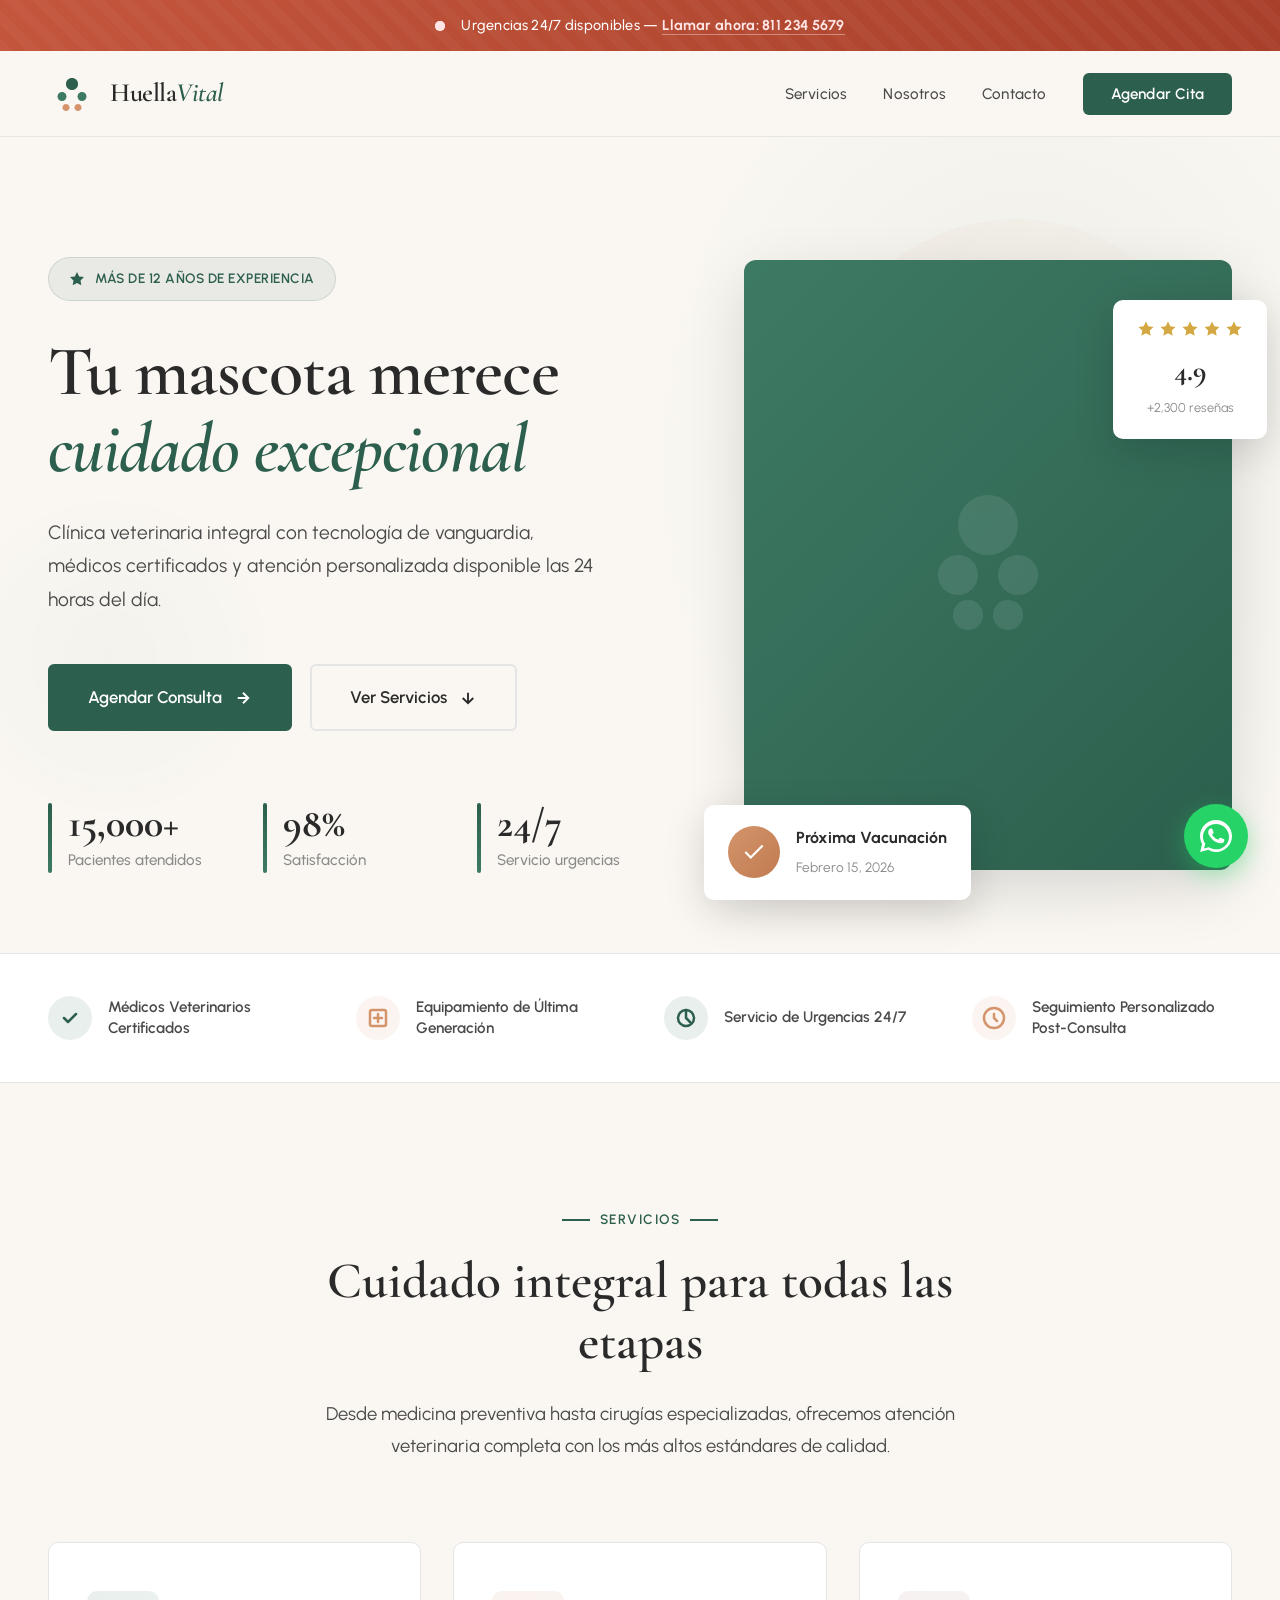
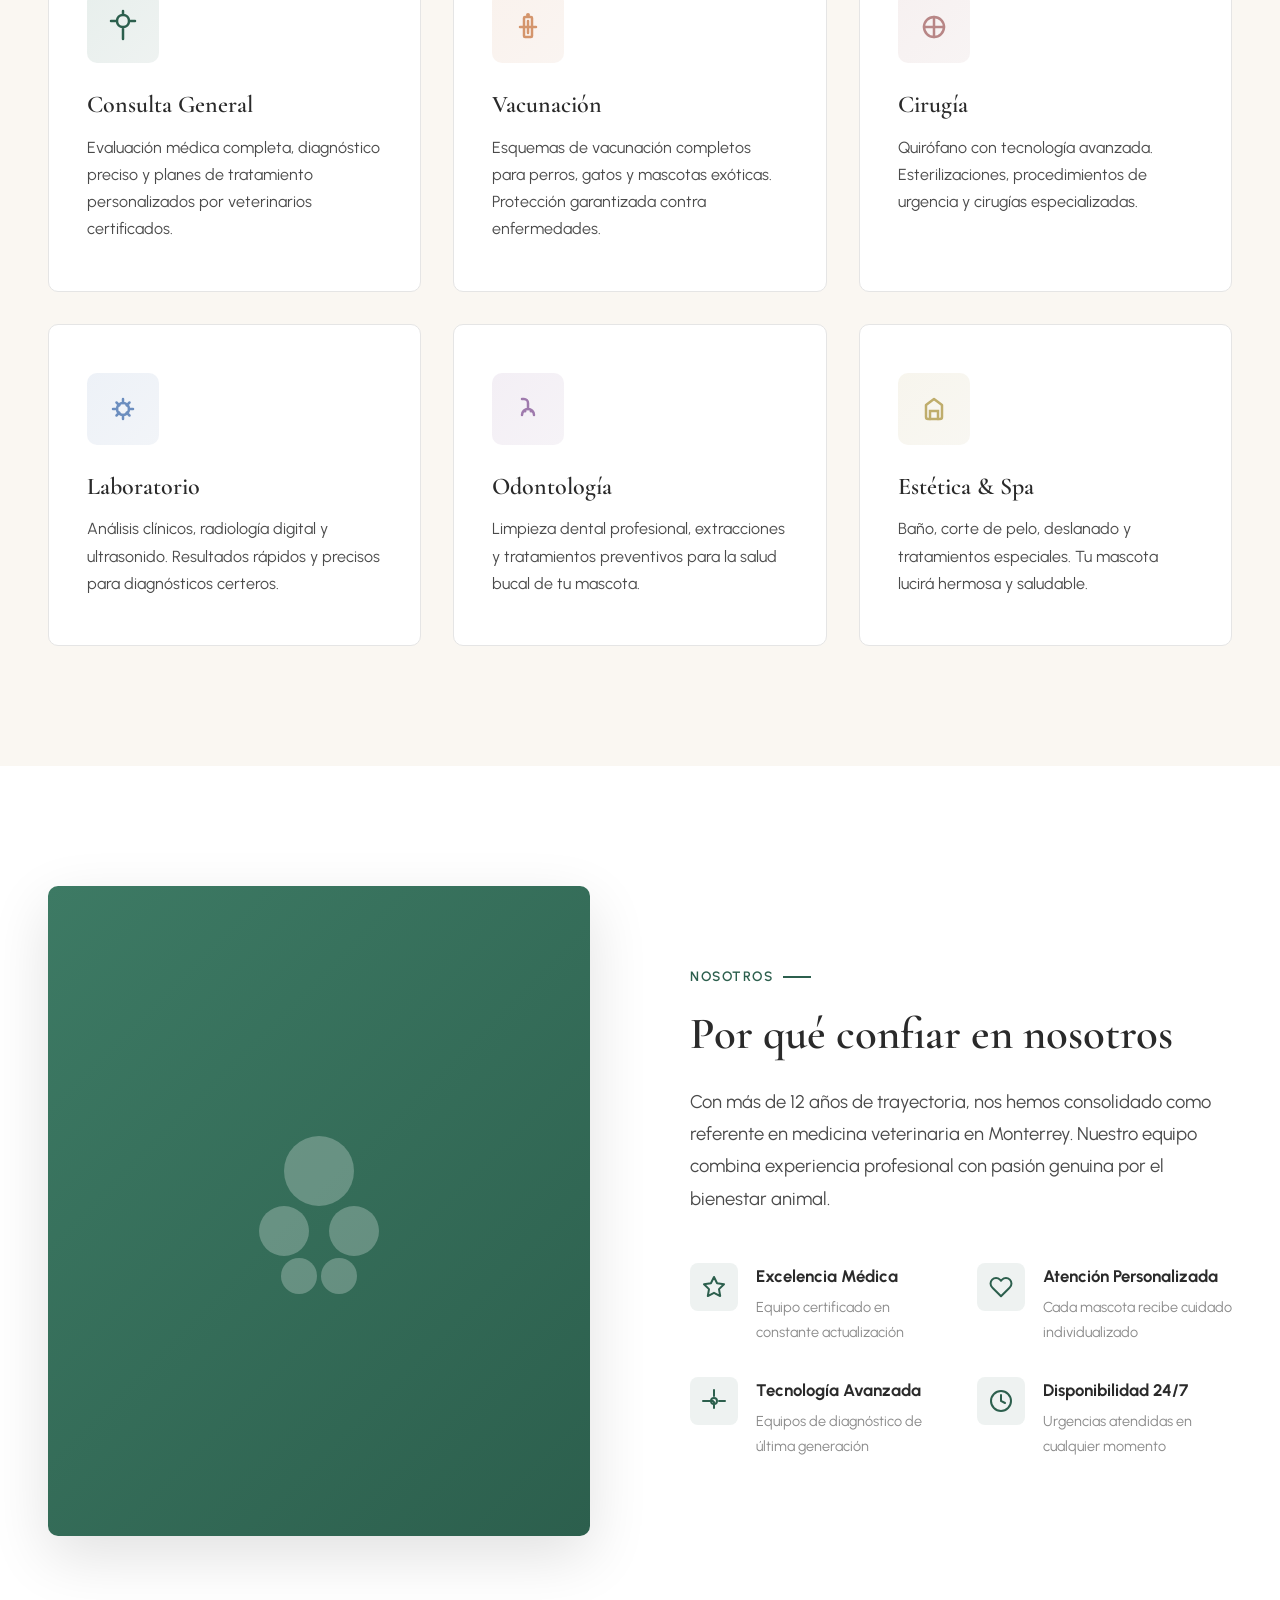
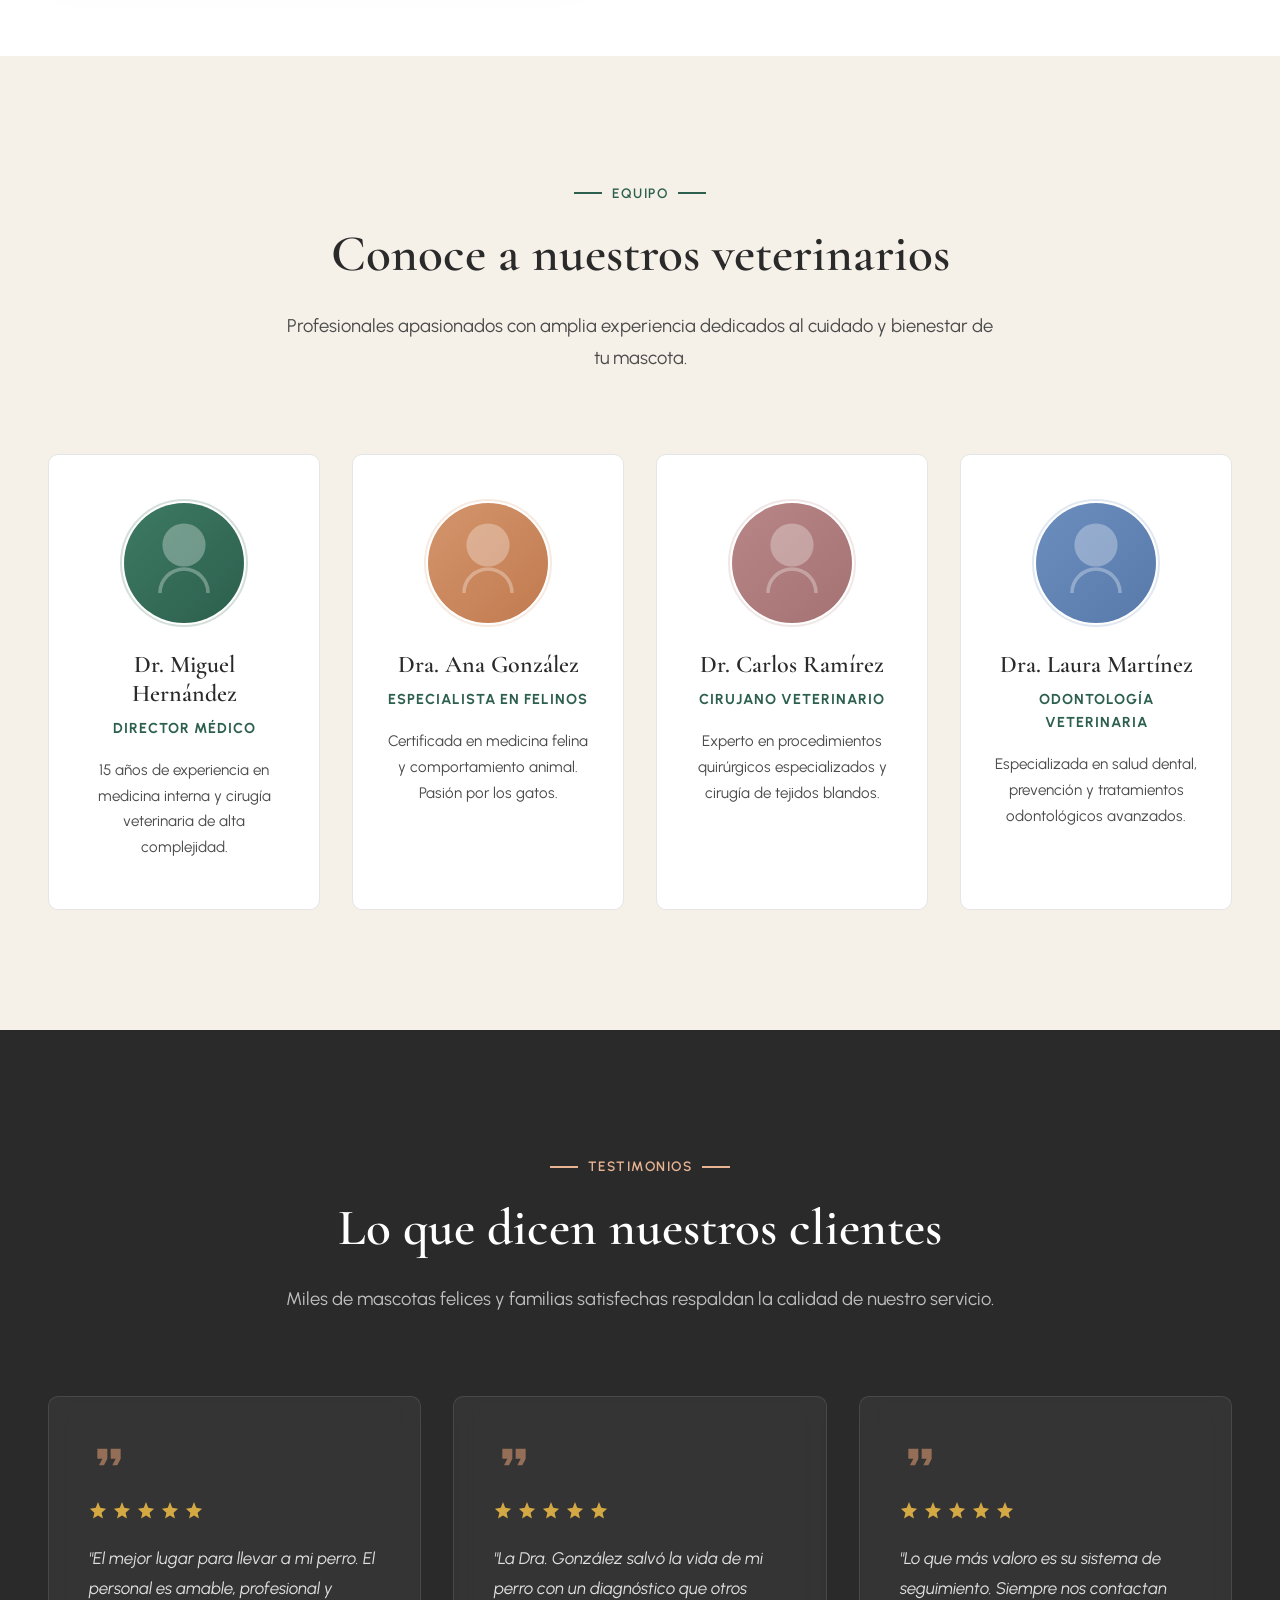
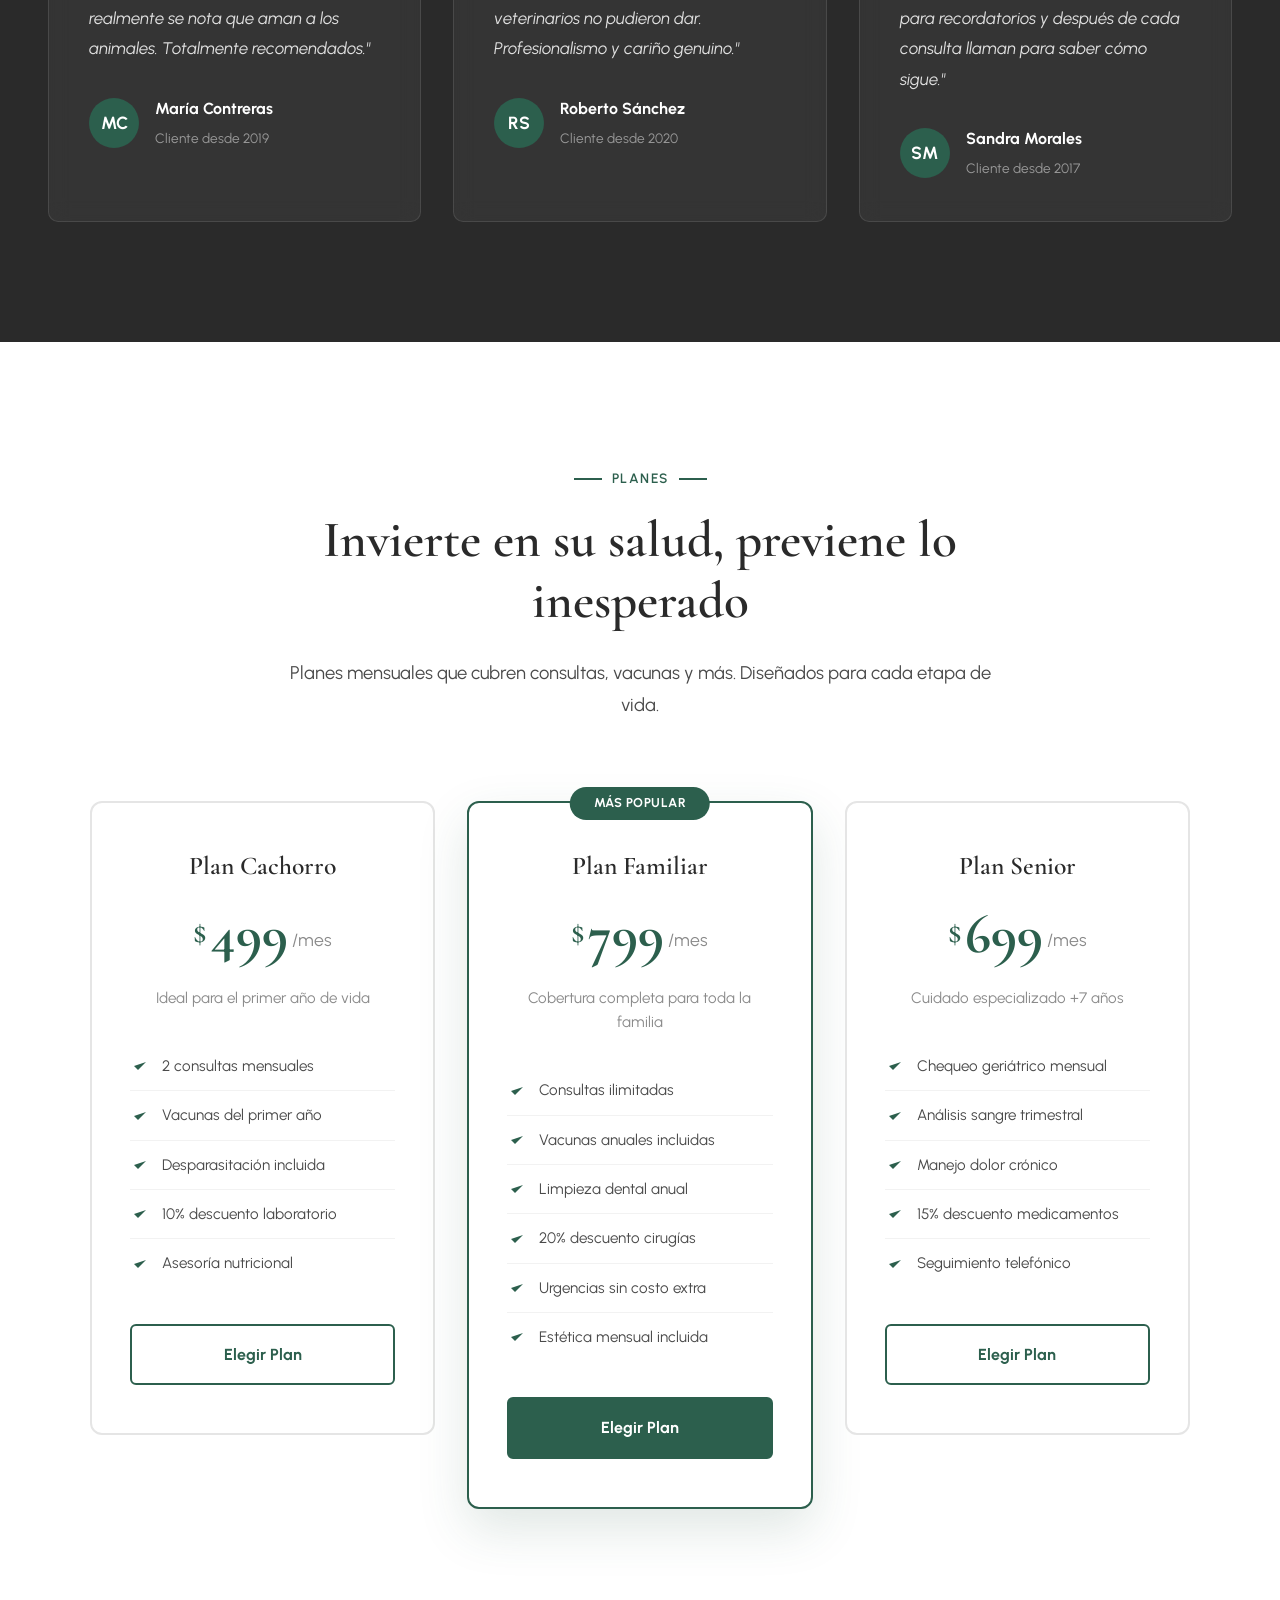
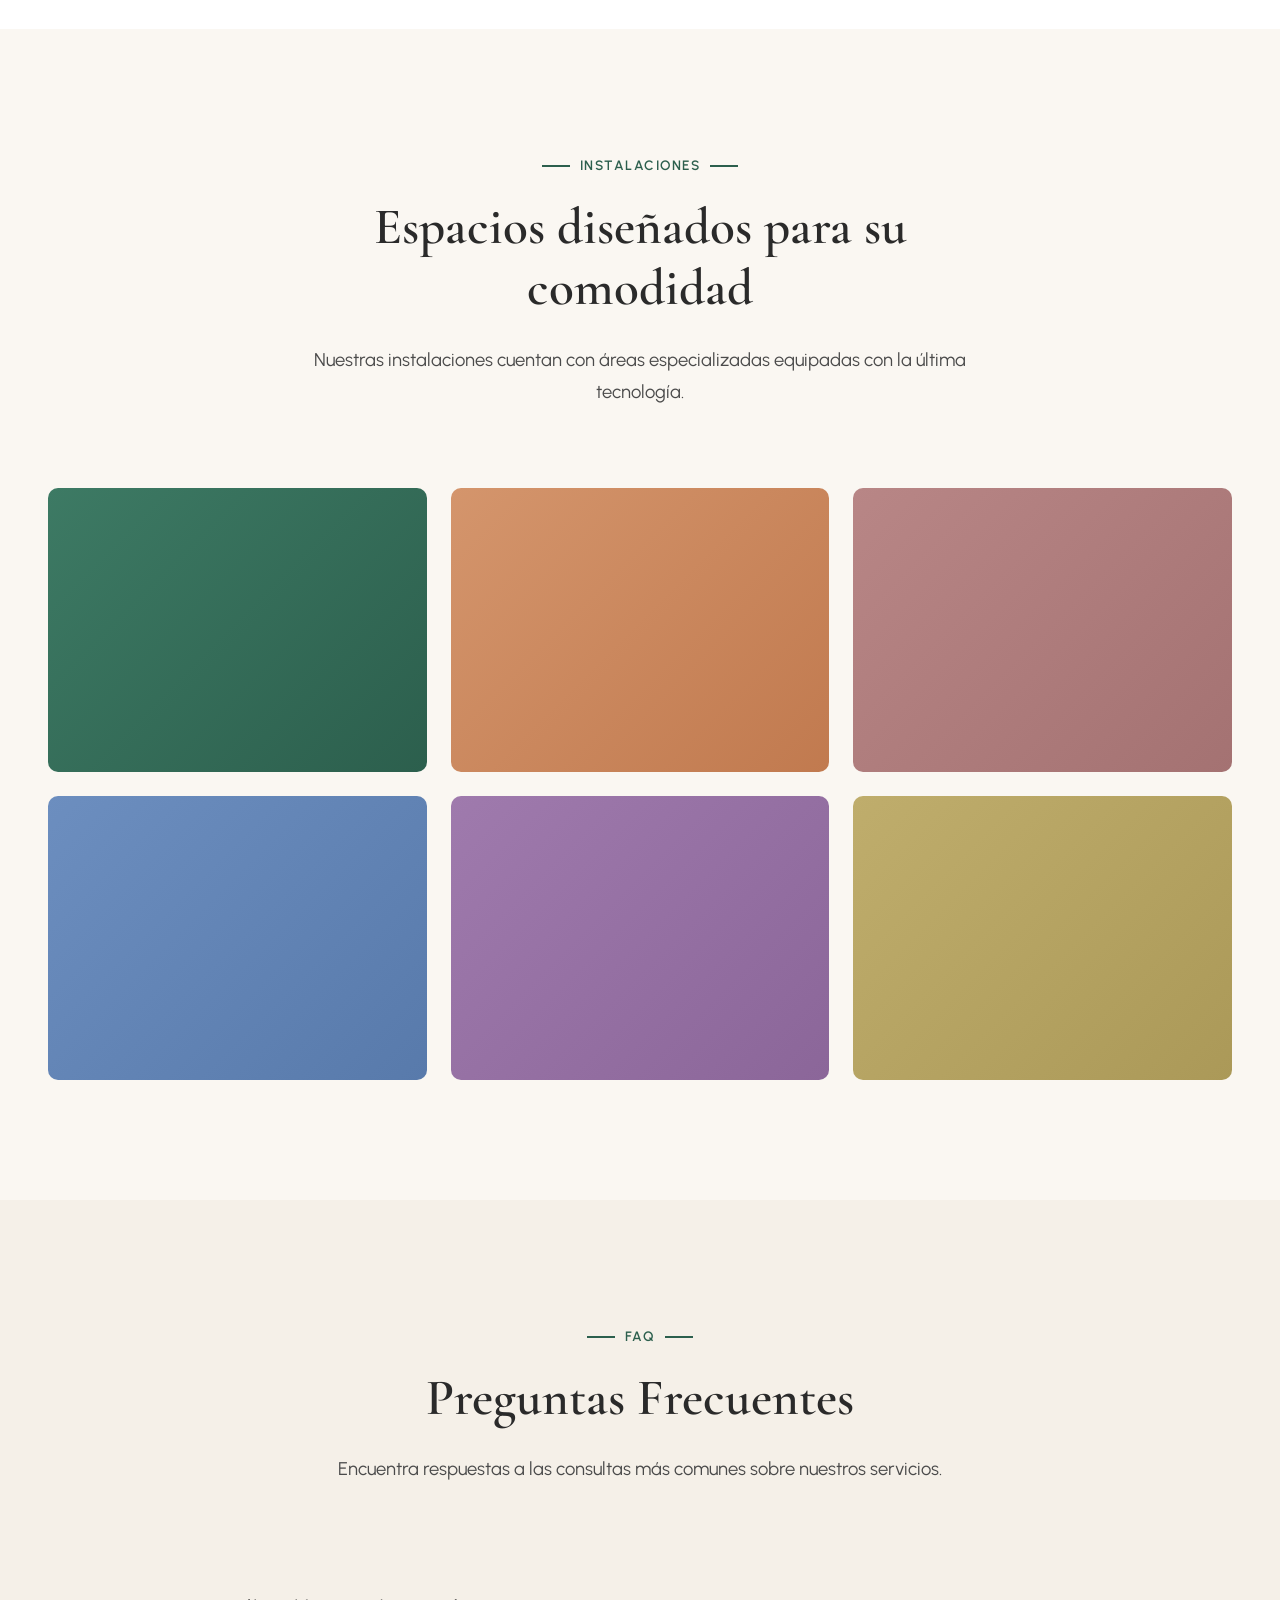
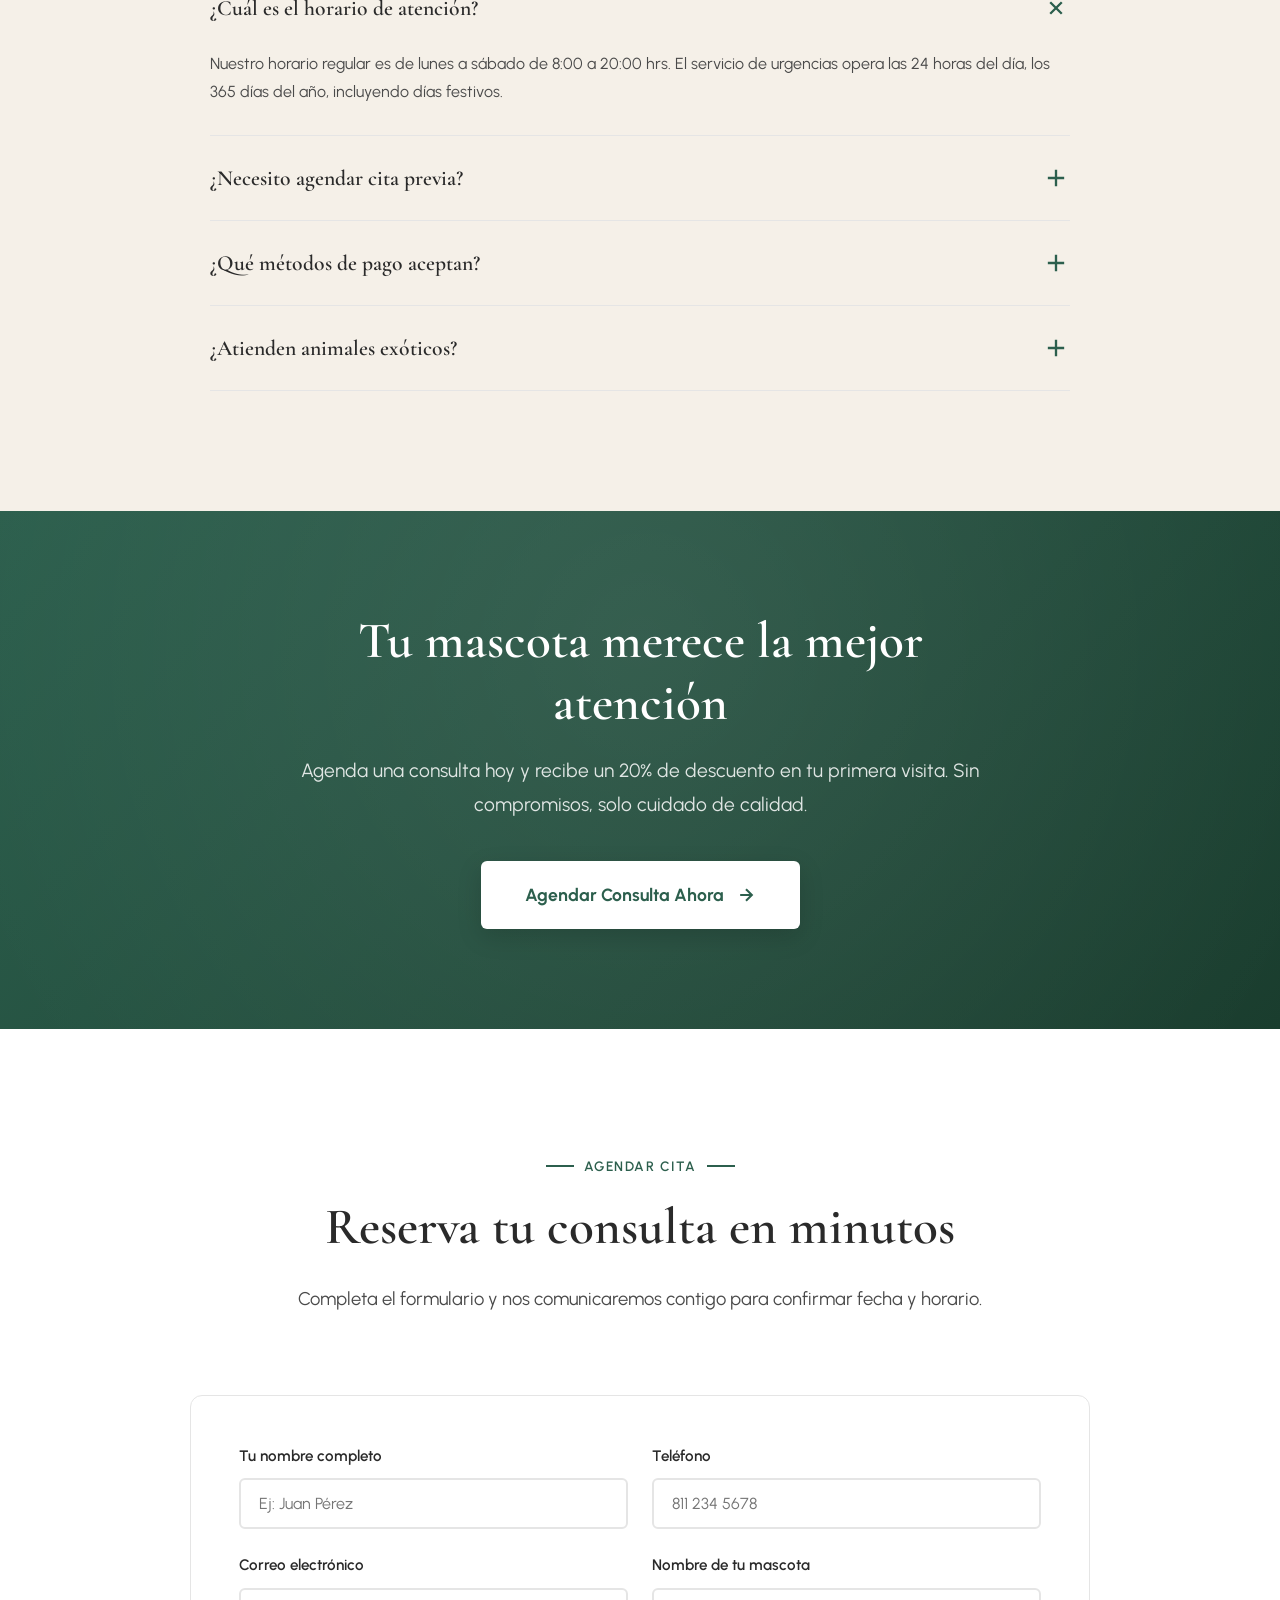
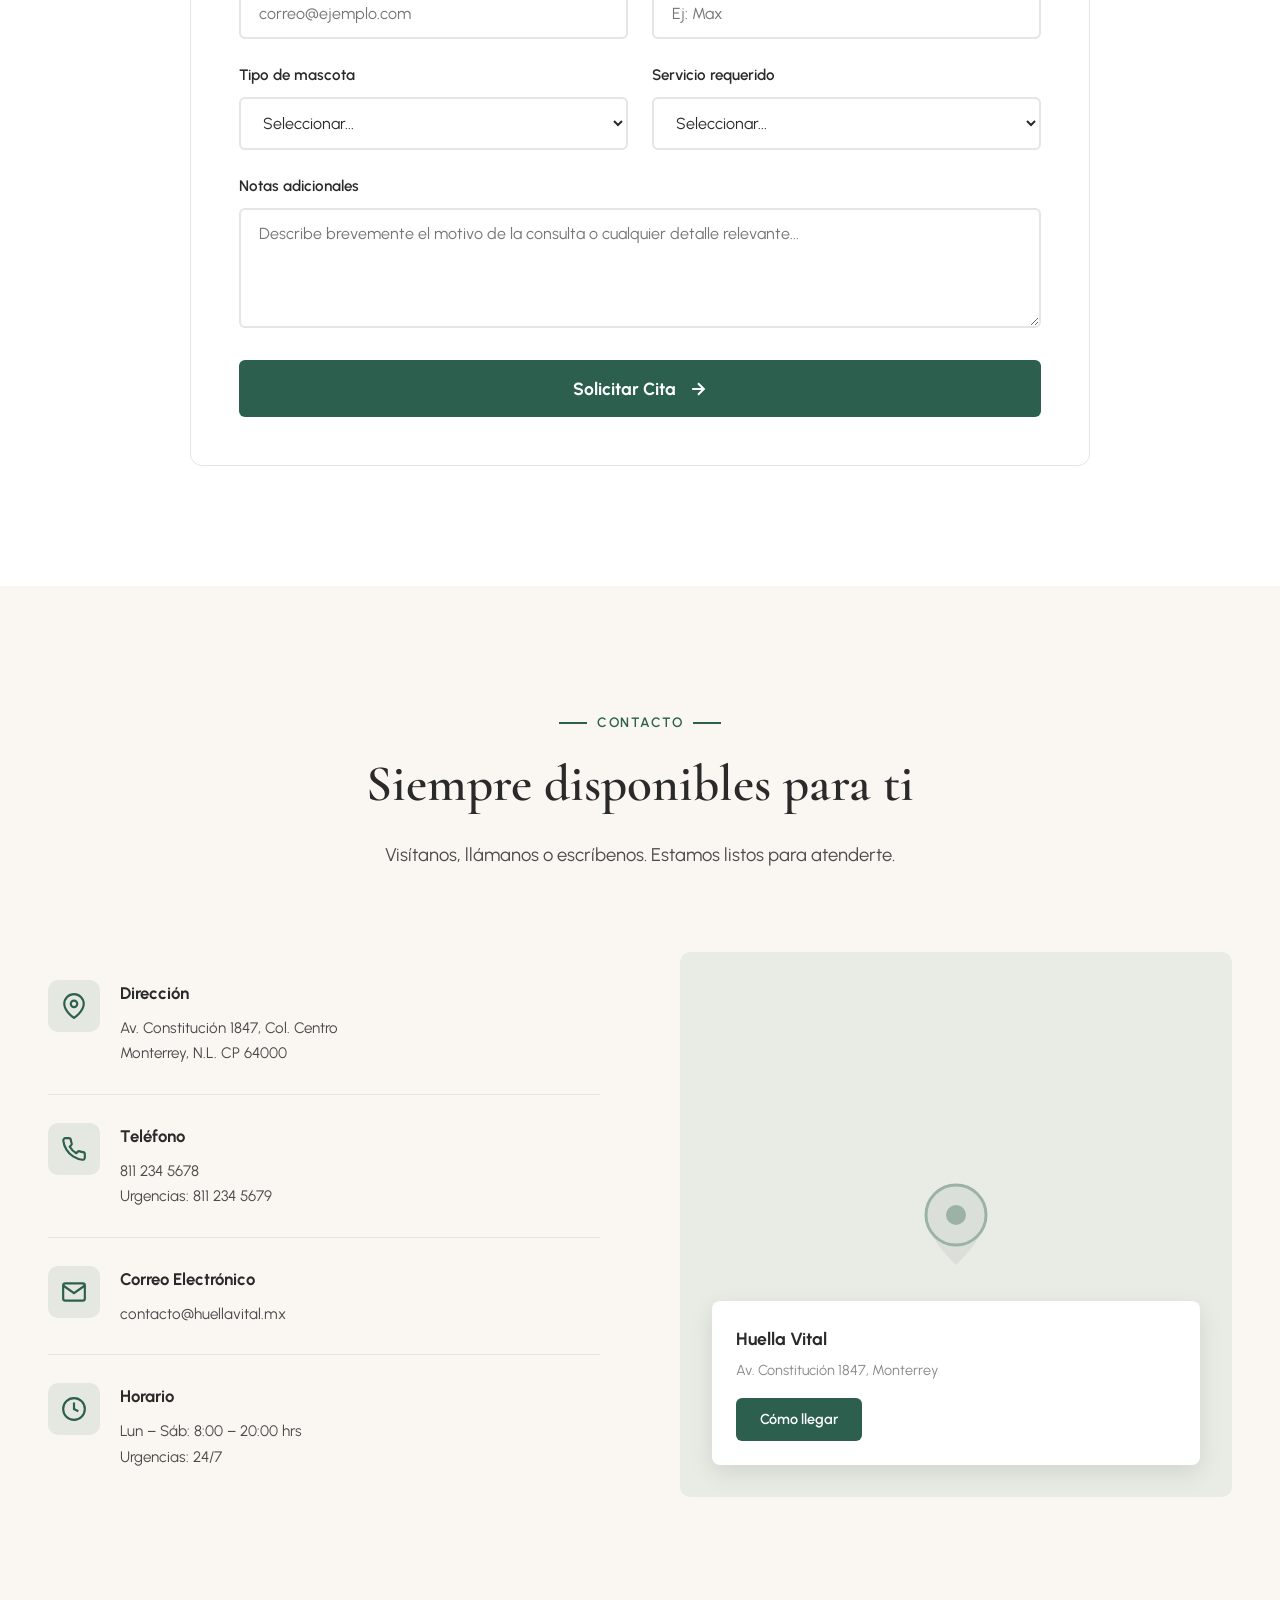
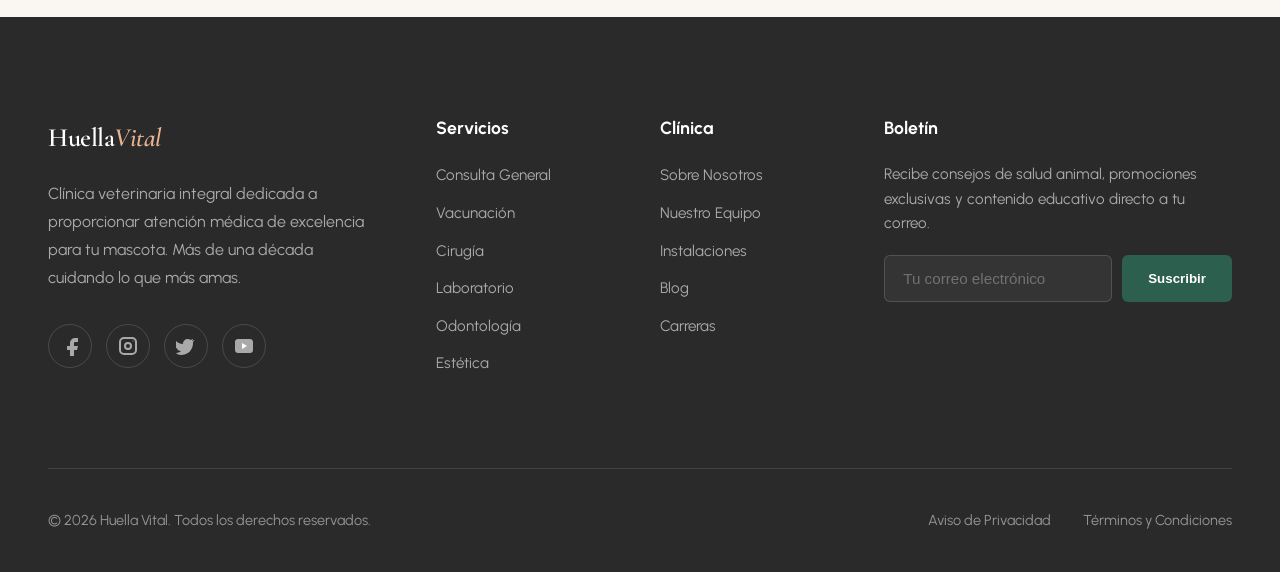
==== index.html @ 681b6cd7 "Cambio en index" ====
<!DOCTYPE html>
<html lang="es">
<head>
<meta charset="UTF-8">
<meta name="viewport" content="width=device-width, initial-scale=1.0">
<title>Huella Vital — Clínica Veterinaria Premium</title>
<link rel="preconnect" href="https://fonts.googleapis.com">
<link rel="preconnect" href="https://fonts.gstatic.com" crossorigin>
<link href="https://fonts.googleapis.com/css2?family=Cormorant+Garamond:wght@300;400;500;600;700&family=Urbanist:wght@300;400;500;600;700;800&display=swap" rel="stylesheet">
<style>
:root {
  --primary: #2C5F4D;
  --primary-light: #3D7A64;
  --primary-dark: #1A3D2E;
  --accent: #D4956C;
  --accent-light: #E8B492;
  --cream: #FAF7F2;
  --warm-bg: #F5F0E8;
  --charcoal: #2A2A2A;
  --grey-dark: #4A4A4A;
  --grey-medium: #8A8A8A;
  --grey-light: #E5E5E5;
  --white: #FFFFFF;
}

* {
  margin: 0;
  padding: 0;
  box-sizing: border-box;
}

html {
  scroll-behavior: smooth;
  overflow-x: hidden;
}

body {
  font-family: 'Urbanist', sans-serif;
  color: var(--charcoal);
  background: var(--cream);
  line-height: 1.6;
  overflow-x: hidden;
}

h1, h2, h3, h4, h5 {
  font-family: 'Cormorant Garamond', serif;
  font-weight: 600;
  line-height: 1.2;
}

.container {
  max-width: 1320px;
  margin: 0 auto;
  padding: 0 48px;
}

/* ═══════════════════════════════════════════
   EMERGENCY BANNER
   ═══════════════════════════════════════════ */
.emergency-banner {
  background: linear-gradient(135deg, #C4563C 0%, #A83F2A 100%);
  color: white;
  padding: 14px 0;
  position: relative;
  overflow: hidden;
}

.emergency-banner::before {
  content: '';
  position: absolute;
  top: -50%;
  left: -50%;
  width: 200%;
  height: 200%;
  background: repeating-linear-gradient(
    45deg,
    transparent,
    transparent 10px,
    rgba(255,255,255,0.03) 10px,
    rgba(255,255,255,0.03) 20px
  );
  animation: slide 20s linear infinite;
}

@keyframes slide {
  0% { transform: translate(0, 0); }
  100% { transform: translate(50px, 50px); }
}

.emergency-content {
  position: relative;
  display: flex;
  align-items: center;
  justify-content: center;
  gap: 16px;
  font-size: 0.9rem;
  font-weight: 500;
  letter-spacing: 0.3px;
}

.pulse-indicator {
  width: 10px;
  height: 10px;
  background: #FFE5E5;
  border-radius: 50%;
  position: relative;
  animation: pulse-ring 2s ease-out infinite;
}

.pulse-indicator::before {
  content: '';
  position: absolute;
  inset: 0;
  border-radius: 50%;
  background: #FFE5E5;
  animation: pulse-core 2s ease-out infinite;
}

@keyframes pulse-ring {
  0%, 100% { 
    box-shadow: 0 0 0 0 rgba(255, 229, 229, 0.7);
  }
  50% { 
    box-shadow: 0 0 0 12px rgba(255, 229, 229, 0);
  }
}

@keyframes pulse-core {
  0%, 100% { transform: scale(1); opacity: 1; }
  50% { transform: scale(0.8); opacity: 0.6; }
}

.emergency-content a {
  color: #FFE5E5;
  text-decoration: none;
  font-weight: 700;
  border-bottom: 1px solid rgba(255, 229, 229, 0.4);
  transition: border-color 0.3s;
}

.emergency-content a:hover {
  border-color: rgba(255, 229, 229, 1);
}

/* ═══════════════════════════════════════════
   NAVBAR
   ═══════════════════════════════════════════ */
.navbar {
  position: sticky;
  top: 0;
  background: rgba(250, 247, 242, 0.95);
  backdrop-filter: blur(20px);
  border-bottom: 1px solid rgba(42, 42, 42, 0.08);
  z-index: 1000;
  transition: all 0.3s ease;
}

.navbar.scrolled {
  box-shadow: 0 4px 20px rgba(0, 0, 0, 0.05);
}

.nav-container {
  display: flex;
  align-items: center;
  justify-content: space-between;
  height: 85px;
}

.logo {
  display: flex;
  align-items: center;
  gap: 14px;
  text-decoration: none;
}

.logo-mark {
  width: 48px;
  height: 48px;
  position: relative;
}

.logo-mark svg {
  width: 100%;
  height: 100%;
}

.logo-text {
  font-family: 'Cormorant Garamond', serif;
  font-size: 1.65rem;
  font-weight: 600;
  color: var(--charcoal);
  letter-spacing: -0.5px;
}

.logo-text .accent {
  color: var(--primary);
  font-style: italic;
}

.nav-menu {
  display: flex;
  gap: 36px;
  list-style: none;
  align-items: center;
}

.nav-menu a {
  text-decoration: none;
  color: var(--grey-dark);
  font-weight: 500;
  font-size: 0.95rem;
  letter-spacing: 0.2px;
  position: relative;
  transition: color 0.3s;
}

.nav-menu a::after {
  content: '';
  position: absolute;
  bottom: -6px;
  left: 0;
  width: 0;
  height: 2px;
  background: var(--primary);
  transition: width 0.3s ease;
}

.nav-menu a:hover {
  color: var(--primary);
}

.nav-menu a:hover::after {
  width: 100%;
}

.nav-cta {
  background: var(--primary);
  color: white !important;
  padding: 12px 28px;
  border-radius: 6px;
  font-weight: 600 !important;
  transition: all 0.3s !important;
}

.nav-cta::after {
  display: none !important;
}

.nav-cta:hover {
  background: var(--primary-dark);
  transform: translateY(-2px);
  box-shadow: 0 8px 20px rgba(44, 95, 77, 0.25);
}

/* ═══════════════════════════════════════════
   HERO SECTION
   ═══════════════════════════════════════════ */
.hero {
  position: relative;
  min-height: 90vh;
  display: flex;
  align-items: center;
  padding: 120px 0 80px;
  overflow: hidden;
}

.hero::before {
  content: '';
  position: absolute;
  top: -20%;
  right: -10%;
  width: 60%;
  height: 120%;
  background: radial-gradient(ellipse at center, rgba(61, 122, 100, 0.08) 0%, transparent 70%);
  z-index: 0;
}

.organic-shape {
  position: absolute;
  z-index: 0;
}

.organic-shape-1 {
  top: 10%;
  right: 5%;
  width: 400px;
  height: 400px;
  opacity: 0.4;
}

.organic-shape-2 {
  bottom: 15%;
  left: -5%;
  width: 350px;
  height: 350px;
  opacity: 0.3;
}

.hero .container {
  position: relative;
  z-index: 1;
}

.hero-grid {
  display: grid;
  grid-template-columns: 1.1fr 0.9fr;
  gap: 100px;
  align-items: center;
}

.hero-content {
  animation: fadeInUp 0.8s ease-out;
}

.hero-badge {
  display: inline-flex;
  align-items: center;
  gap: 10px;
  padding: 10px 20px;
  background: rgba(44, 95, 77, 0.08);
  border: 1px solid rgba(44, 95, 77, 0.15);
  border-radius: 50px;
  font-size: 0.85rem;
  font-weight: 600;
  color: var(--primary);
  letter-spacing: 0.5px;
  text-transform: uppercase;
  margin-bottom: 32px;
}

.badge-icon {
  width: 16px;
  height: 16px;
}

.hero h1 {
  font-size: clamp(3rem, 5.5vw, 5rem);
  line-height: 1.1;
  margin-bottom: 28px;
  color: var(--charcoal);
  font-weight: 600;
  letter-spacing: -1px;
}

.hero h1 .highlight {
  color: var(--primary);
  position: relative;
  font-style: italic;
}

.hero-description {
  font-size: 1.2rem;
  line-height: 1.75;
  color: var(--grey-dark);
  max-width: 560px;
  margin-bottom: 48px;
  font-weight: 400;
}

.hero-actions {
  display: flex;
  gap: 18px;
  flex-wrap: wrap;
}

.btn-primary {
  display: inline-flex;
  align-items: center;
  gap: 12px;
  padding: 18px 38px;
  background: var(--primary);
  color: white;
  text-decoration: none;
  font-weight: 600;
  font-size: 1.05rem;
  border-radius: 6px;
  transition: all 0.3s ease;
  border: 2px solid var(--primary);
}

.btn-primary:hover {
  background: var(--primary-dark);
  border-color: var(--primary-dark);
  transform: translateY(-2px);
  box-shadow: 0 12px 28px rgba(44, 95, 77, 0.25);
}

.btn-secondary {
  display: inline-flex;
  align-items: center;
  gap: 12px;
  padding: 18px 38px;
  background: transparent;
  color: var(--charcoal);
  text-decoration: none;
  font-weight: 600;
  font-size: 1.05rem;
  border-radius: 6px;
  border: 2px solid var(--grey-light);
  transition: all 0.3s ease;
}

.btn-secondary:hover {
  border-color: var(--primary);
  color: var(--primary);
  transform: translateY(-2px);
}

.btn-icon {
  width: 18px;
  height: 18px;
  stroke-width: 2.5;
}

.hero-stats {
  display: grid;
  grid-template-columns: repeat(3, 1fr);
  gap: 48px;
  margin-top: 72px;
}

.stat-item {
  position: relative;
  padding-left: 20px;
}

.stat-item::before {
  content: '';
  position: absolute;
  left: 0;
  top: 0;
  width: 4px;
  height: 100%;
  background: linear-gradient(to bottom, var(--primary), var(--primary-light));
  border-radius: 2px;
}

.stat-number {
  font-family: 'Cormorant Garamond', serif;
  font-size: 2.5rem;
  font-weight: 700;
  color: var(--charcoal);
  display: block;
  margin-bottom: 4px;
  line-height: 1;
}

.stat-label {
  font-size: 0.95rem;
  color: var(--grey-medium);
  font-weight: 500;
}

.hero-visual {
  position: relative;
  animation: fadeInRight 1s ease-out 0.3s backwards;
}

.hero-image-container {
  position: relative;
  width: 100%;
  aspect-ratio: 4/5;
  border-radius: 12px;
  overflow: hidden;
  box-shadow: 0 20px 60px rgba(0, 0, 0, 0.12);
}

.hero-image-placeholder {
  width: 100%;
  height: 100%;
  background: linear-gradient(135deg, #3D7A64 0%, #2C5F4D 100%);
  display: flex;
  align-items: center;
  justify-content: center;
}

.placeholder-icon {
  width: 180px;
  height: 180px;
  opacity: 0.3;
}

.floating-card {
  position: absolute;
  background: white;
  border-radius: 10px;
  padding: 20px 24px;
  box-shadow: 0 12px 40px rgba(0, 0, 0, 0.15);
  animation: float 4s ease-in-out infinite;
}

.floating-card-1 {
  bottom: -30px;
  left: -40px;
  display: flex;
  align-items: center;
  gap: 16px;
}

.floating-card-icon {
  width: 52px;
  height: 52px;
  background: linear-gradient(135deg, #D4956C 0%, #C17A4F 100%);
  border-radius: 50%;
  display: flex;
  align-items: center;
  justify-content: center;
}

.card-icon-svg {
  width: 26px;
  height: 26px;
}

.card-text strong {
  display: block;
  font-size: 1rem;
  color: var(--charcoal);
  font-weight: 700;
  margin-bottom: 4px;
}

.card-text span {
  font-size: 0.85rem;
  color: var(--grey-medium);
}

.floating-card-2 {
  top: 40px;
  right: -35px;
  text-align: center;
  animation-delay: 1.5s;
}

.rating-stars {
  display: flex;
  gap: 4px;
  margin-bottom: 10px;
  justify-content: center;
}

.star-icon {
  width: 18px;
  height: 18px;
}

.rating-number {
  font-family: 'Cormorant Garamond', serif;
  font-size: 1.8rem;
  font-weight: 700;
  color: var(--charcoal);
  margin-bottom: 4px;
}

.rating-label {
  font-size: 0.8rem;
  color: var(--grey-medium);
}

@keyframes float {
  0%, 100% { transform: translateY(0); }
  50% { transform: translateY(-15px); }
}

@keyframes fadeInUp {
  from {
    opacity: 0;
    transform: translateY(40px);
  }
  to {
    opacity: 1;
    transform: translateY(0);
  }
}

@keyframes fadeInRight {
  from {
    opacity: 0;
    transform: translateX(50px);
  }
  to {
    opacity: 1;
    transform: translateX(0);
  }
}

/* ═══════════════════════════════════════════
   TRUST BAR
   ═══════════════════════════════════════════ */
.trust-bar {
  background: var(--white);
  border-top: 1px solid var(--grey-light);
  border-bottom: 1px solid var(--grey-light);
  padding: 42px 0;
}

.trust-grid {
  display: grid;
  grid-template-columns: repeat(4, 1fr);
  gap: 48px;
}

.trust-item {
  display: flex;
  align-items: center;
  gap: 16px;
}

.trust-icon {
  width: 44px;
  height: 44px;
  flex-shrink: 0;
}

.trust-text {
  font-size: 0.95rem;
  font-weight: 600;
  color: var(--grey-dark);
  line-height: 1.4;
}

/* ═══════════════════════════════════════════
   SECTION COMMON
   ═══════════════════════════════════════════ */
.section {
  padding: 120px 0;
}

.section-header {
  text-align: center;
  max-width: 720px;
  margin: 0 auto 80px;
}

.section-badge {
  display: inline-flex;
  align-items: center;
  gap: 10px;
  font-size: 0.85rem;
  font-weight: 600;
  color: var(--primary);
  letter-spacing: 1.5px;
  text-transform: uppercase;
  margin-bottom: 20px;
}

.section-badge::before,
.section-badge::after {
  content: '';
  width: 28px;
  height: 2px;
  background: var(--primary);
}

.section-title {
  font-size: clamp(2.5rem, 4vw, 3.8rem);
  color: var(--charcoal);
  margin-bottom: 24px;
  font-weight: 600;
}

.section-description {
  font-size: 1.15rem;
  line-height: 1.75;
  color: var(--grey-dark);
}

/* ═══════════════════════════════════════════
   SERVICES
   ═══════════════════════════════════════════ */
.services {
  background: var(--cream);
}

.services-grid {
  display: grid;
  grid-template-columns: repeat(3, 1fr);
  gap: 32px;
}

.service-card {
  background: white;
  border-radius: 10px;
  padding: 48px 38px;
  border: 1px solid var(--grey-light);
  transition: all 0.4s cubic-bezier(0.4, 0, 0.2, 1);
  position: relative;
  overflow: hidden;
}

.service-card::before {
  content: '';
  position: absolute;
  top: 0;
  left: 0;
  width: 100%;
  height: 4px;
  background: linear-gradient(90deg, var(--primary), var(--primary-light));
  transform: scaleX(0);
  transform-origin: left;
  transition: transform 0.4s ease;
}

.service-card:hover::before {
  transform: scaleX(1);
}

.service-card:hover {
  transform: translateY(-8px);
  box-shadow: 0 20px 50px rgba(0, 0, 0, 0.1);
  border-color: transparent;
}

.service-icon-wrapper {
  width: 72px;
  height: 72px;
  border-radius: 10px;
  display: flex;
  align-items: center;
  justify-content: center;
  margin-bottom: 28px;
  transition: transform 0.4s ease;
}

.service-card:hover .service-icon-wrapper {
  transform: scale(1.1);
}

.service-card:nth-child(1) .service-icon-wrapper {
  background: linear-gradient(135deg, rgba(61, 122, 100, 0.12), rgba(44, 95, 77, 0.08));
}

.service-card:nth-child(2) .service-icon-wrapper {
  background: linear-gradient(135deg, rgba(212, 149, 108, 0.12), rgba(193, 122, 79, 0.08));
}

.service-card:nth-child(3) .service-icon-wrapper {
  background: linear-gradient(135deg, rgba(184, 134, 134, 0.12), rgba(164, 114, 114, 0.08));
}

.service-card:nth-child(4) .service-icon-wrapper {
  background: linear-gradient(135deg, rgba(108, 142, 191, 0.12), rgba(88, 122, 171, 0.08));
}

.service-card:nth-child(5) .service-icon-wrapper {
  background: linear-gradient(135deg, rgba(159, 122, 173, 0.12), rgba(139, 102, 153, 0.08));
}

.service-card:nth-child(6) .service-icon-wrapper {
  background: linear-gradient(135deg, rgba(191, 173, 108, 0.12), rgba(171, 153, 88, 0.08));
}

.service-icon {
  width: 36px;
  height: 36px;
}

.service-title {
  font-size: 1.5rem;
  color: var(--charcoal);
  margin-bottom: 14px;
  font-weight: 600;
}

.service-description {
  font-size: 1rem;
  line-height: 1.7;
  color: var(--grey-dark);
}

/* ═══════════════════════════════════════════
   ABOUT SECTION
   ═══════════════════════════════════════════ */
.about {
  background: var(--white);
}

.about-grid {
  display: grid;
  grid-template-columns: 1fr 1fr;
  gap: 100px;
  align-items: center;
}

.about-visual {
  position: relative;
}

.about-image-main {
  width: 100%;
  aspect-ratio: 5/6;
  border-radius: 10px;
  background: linear-gradient(135deg, #3D7A64 0%, #2C5F4D 100%);
  overflow: hidden;
  box-shadow: 0 20px 60px rgba(0, 0, 0, 0.12);
  display: flex;
  align-items: center;
  justify-content: center;
}

.about-image-icon {
  width: 200px;
  height: 200px;
  opacity: 0.25;
}

.about-content .section-badge {
  justify-content: flex-start;
}

.about-content .section-badge::before {
  display: none;
}

.about-content .section-title {
  text-align: left;
  font-size: clamp(2.2rem, 3.5vw, 3.2rem);
}

.about-content .section-description {
  text-align: left;
  margin-bottom: 48px;
}

.about-features {
  display: grid;
  grid-template-columns: 1fr 1fr;
  gap: 32px;
}

.feature-item {
  display: flex;
  gap: 18px;
  align-items: flex-start;
}

.feature-icon-wrapper {
  width: 48px;
  height: 48px;
  background: rgba(44, 95, 77, 0.08);
  border-radius: 8px;
  display: flex;
  align-items: center;
  justify-content: center;
  flex-shrink: 0;
}

.feature-icon {
  width: 24px;
  height: 24px;
}

.feature-text strong {
  display: block;
  font-size: 1.05rem;
  color: var(--charcoal);
  font-weight: 700;
  margin-bottom: 4px;
}

.feature-text span {
  font-size: 0.9rem;
  color: var(--grey-medium);
  line-height: 1.5;
}

/* ═══════════════════════════════════════════
   FOOTER
   ═══════════════════════════════════════════ */
.footer {
  background: var(--charcoal);
  color: rgba(255, 255, 255, 0.7);
  padding: 100px 0 40px;
}

.footer-grid {
  display: grid;
  grid-template-columns: 2fr 1fr 1fr 1.5fr;
  gap: 60px;
  margin-bottom: 80px;
}

.footer-brand .logo-text {
  color: white;
  display: block;
  margin-bottom: 20px;
}

.footer-brand .logo-text .accent {
  color: var(--accent-light);
}

.footer-description {
  font-size: 1rem;
  line-height: 1.75;
  color: rgba(255, 255, 255, 0.6);
  margin-bottom: 32px;
  max-width: 360px;
}

.footer-social {
  display: flex;
  gap: 14px;
}

.social-link {
  width: 44px;
  height: 44px;
  border: 1px solid rgba(255, 255, 255, 0.15);
  border-radius: 50%;
  display: flex;
  align-items: center;
  justify-content: center;
  color: rgba(255, 255, 255, 0.6);
  text-decoration: none;
  transition: all 0.3s;
}

.social-link:hover {
  background: var(--primary);
  border-color: var(--primary);
  color: white;
}

.social-icon {
  width: 20px;
  height: 20px;
}

.footer-column h4 {
  color: white;
  font-size: 1.1rem;
  font-weight: 700;
  margin-bottom: 24px;
  font-family: 'Urbanist', sans-serif;
}

.footer-links {
  list-style: none;
}

.footer-links li {
  margin-bottom: 12px;
}

.footer-links a {
  color: rgba(255, 255, 255, 0.6);
  text-decoration: none;
  font-size: 0.95rem;
  transition: color 0.3s;
}

.footer-links a:hover {
  color: white;
}

.newsletter-text {
  font-size: 0.95rem;
  color: rgba(255, 255, 255, 0.6);
  margin-bottom: 20px;
  line-height: 1.6;
}

.newsletter-form {
  display: flex;
  gap: 10px;
}

.newsletter-input {
  flex: 1;
  padding: 14px 18px;
  border: 1px solid rgba(255, 255, 255, 0.15);
  border-radius: 6px;
  background: rgba(255, 255, 255, 0.05);
  color: white;
  font-size: 0.95rem;
  outline: none;
  transition: all 0.3s;
}

.newsletter-input::placeholder {
  color: rgba(255, 255, 255, 0.3);
}

.newsletter-input:focus {
  border-color: var(--primary);
  background: rgba(255, 255, 255, 0.08);
}

.newsletter-btn {
  padding: 14px 26px;
  background: var(--primary);
  color: white;
  border: none;
  border-radius: 6px;
  font-weight: 600;
  cursor: pointer;
  transition: all 0.3s;
}

.newsletter-btn:hover {
  background: var(--primary-light);
}

.footer-bottom {
  border-top: 1px solid rgba(255, 255, 255, 0.1);
  padding-top: 40px;
  display: flex;
  justify-content: space-between;
  align-items: center;
  font-size: 0.9rem;
}

.footer-copyright {
  color: rgba(255, 255, 255, 0.5);
}

.footer-bottom-links {
  display: flex;
  gap: 32px;
}

.footer-bottom-links a {
  color: rgba(255, 255, 255, 0.5);
  text-decoration: none;
  transition: color 0.3s;
}

.footer-bottom-links a:hover {
  color: white;
}

/* ═══════════════════════════════════════════
   WHATSAPP FAB
   ═══════════════════════════════════════════ */
.whatsapp-fab {
  position: fixed;
  bottom: 32px;
  right: 32px;
  width: 64px;
  height: 64px;
  background: #25D366;
  border-radius: 50%;
  display: flex;
  align-items: center;
  justify-content: center;
  box-shadow: 0 8px 24px rgba(37, 211, 102, 0.4);
  z-index: 999;
  transition: all 0.3s;
  text-decoration: none;
  animation: fabPulse 3s ease-in-out infinite;
}

.whatsapp-fab:hover {
  transform: scale(1.1);
  box-shadow: 0 12px 32px rgba(37, 211, 102, 0.5);
}

.whatsapp-icon {
  width: 32px;
  height: 32px;
}

@keyframes fabPulse {
  0%, 100% {
    box-shadow: 0 8px 24px rgba(37, 211, 102, 0.4);
  }
  50% {
    box-shadow: 0 8px 24px rgba(37, 211, 102, 0.4),
                0 0 0 16px rgba(37, 211, 102, 0.1);
  }
}

/* ═══════════════════════════════════════════
   TEAM SECTION
   ═══════════════════════════════════════════ */
.team {
  background: var(--warm-bg);
}

.team-grid {
  display: grid;
  grid-template-columns: repeat(4, 1fr);
  gap: 32px;
}

.team-card {
  background: white;
  border-radius: 10px;
  padding: 48px 32px;
  text-align: center;
  border: 1px solid var(--grey-light);
  transition: all 0.4s ease;
}

.team-card:hover {
  transform: translateY(-8px);
  box-shadow: 0 20px 50px rgba(0, 0, 0, 0.1);
  border-color: transparent;
}

.team-avatar {
  width: 120px;
  height: 120px;
  margin: 0 auto 28px;
  border-radius: 50%;
  background: linear-gradient(135deg, #3D7A64, #2C5F4D);
  display: flex;
  align-items: center;
  justify-content: center;
  position: relative;
}

.team-avatar::after {
  content: '';
  position: absolute;
  inset: -4px;
  border-radius: 50%;
  border: 2px solid rgba(44, 95, 77, 0.2);
}

.team-avatar-2 {
  background: linear-gradient(135deg, #D4956C, #C17A4F);
}

.team-avatar-2::after {
  border-color: rgba(212, 149, 108, 0.2);
}

.team-avatar-3 {
  background: linear-gradient(135deg, #B88686, #A47272);
}

.team-avatar-3::after {
  border-color: rgba(184, 134, 134, 0.2);
}

.team-avatar-4 {
  background: linear-gradient(135deg, #6C8EBF, #587AAB);
}

.team-avatar-4::after {
  border-color: rgba(108, 142, 191, 0.2);
}

.team-card h3 {
  font-size: 1.5rem;
  color: var(--charcoal);
  margin-bottom: 8px;
  font-weight: 600;
}

.team-role {
  color: var(--primary);
  font-size: 0.9rem;
  font-weight: 700;
  text-transform: uppercase;
  letter-spacing: 1px;
  margin-bottom: 18px;
}

.team-card p {
  font-size: 0.95rem;
  line-height: 1.7;
  color: var(--grey-dark);
}

/* ═══════════════════════════════════════════
   TESTIMONIALS SECTION
   ═══════════════════════════════════════════ */
.testimonials {
  background: var(--charcoal);
  color: white;
}

.testimonials .section-badge {
  color: var(--accent-light);
}

.testimonials .section-badge::before,
.testimonials .section-badge::after {
  background: var(--accent-light);
}

.testimonials .section-title {
  color: white;
}

.testimonials .section-description {
  color: rgba(255, 255, 255, 0.7);
}

.testimonials-grid {
  display: grid;
  grid-template-columns: repeat(3, 1fr);
  gap: 32px;
}

.testimonial-card {
  background: rgba(255, 255, 255, 0.05);
  border: 1px solid rgba(255, 255, 255, 0.1);
  border-radius: 10px;
  padding: 40px;
  backdrop-filter: blur(10px);
  transition: all 0.4s ease;
}

.testimonial-card:hover {
  background: rgba(255, 255, 255, 0.08);
  transform: translateY(-6px);
}

.quote-icon {
  width: 40px;
  height: 40px;
  margin-bottom: 24px;
  color: var(--accent);
  opacity: 0.6;
}

.testimonial-stars {
  display: flex;
  gap: 6px;
  margin-bottom: 24px;
}

.testimonial-stars svg {
  width: 18px;
  height: 18px;
}

.testimonial-card blockquote {
  font-size: 1.05rem;
  line-height: 1.8;
  color: rgba(255, 255, 255, 0.85);
  font-style: italic;
  margin-bottom: 32px;
  position: relative;
}

.testimonial-author {
  display: flex;
  align-items: center;
  gap: 16px;
}

.author-avatar {
  width: 50px;
  height: 50px;
  border-radius: 50%;
  background: var(--primary);
  display: flex;
  align-items: center;
  justify-content: center;
  font-weight: 700;
  color: white;
  font-size: 1.1rem;
}

.author-info strong {
  display: block;
  color: white;
  font-size: 1rem;
  margin-bottom: 4px;
}

.author-info span {
  font-size: 0.85rem;
  color: rgba(255, 255, 255, 0.5);
}

/* ═══════════════════════════════════════════
   PRICING SECTION
   ═══════════════════════════════════════════ */
.pricing {
  background: var(--white);
}

.pricing-grid {
  display: grid;
  grid-template-columns: repeat(3, 1fr);
  gap: 32px;
  max-width: 1100px;
  margin: 0 auto;
  align-items: start;
}

.pricing-card {
  background: white;
  border: 2px solid var(--grey-light);
  border-radius: 12px;
  padding: 48px 38px;
  transition: all 0.4s ease;
  position: relative;
}

.pricing-card:hover {
  transform: translateY(-8px);
  box-shadow: 0 20px 50px rgba(0, 0, 0, 0.1);
}

.pricing-featured {
  border-color: var(--primary);
  transform: scale(1.05);
  box-shadow: 0 20px 50px rgba(44, 95, 77, 0.15);
}

.featured-badge {
  position: absolute;
  top: -16px;
  left: 50%;
  transform: translateX(-50%);
  background: var(--primary);
  color: white;
  padding: 6px 24px;
  border-radius: 50px;
  font-size: 0.8rem;
  font-weight: 700;
  letter-spacing: 0.5px;
  text-transform: uppercase;
}

.pricing-title {
  font-size: 1.6rem;
  color: var(--charcoal);
  margin-bottom: 16px;
  font-weight: 600;
  text-align: center;
}

.pricing-amount {
  text-align: center;
  margin: 24px 0;
  display: flex;
  align-items: flex-start;
  justify-content: center;
  gap: 4px;
}

.pricing-amount .currency {
  font-family: 'Cormorant Garamond', serif;
  font-size: 2rem;
  color: var(--primary);
  font-weight: 600;
}

.pricing-amount .price {
  font-family: 'Cormorant Garamond', serif;
  font-size: 3.5rem;
  color: var(--primary);
  font-weight: 700;
  line-height: 1;
}

.pricing-amount .period {
  font-size: 1.1rem;
  color: var(--grey-medium);
  align-self: flex-end;
  padding-bottom: 8px;
}

.pricing-subtitle {
  text-align: center;
  color: var(--grey-medium);
  font-size: 0.95rem;
  margin-bottom: 32px;
}

.pricing-features {
  list-style: none;
  margin-bottom: 36px;
}

.pricing-features li {
  display: flex;
  align-items: center;
  gap: 12px;
  padding: 12px 0;
  font-size: 0.95rem;
  color: var(--grey-dark);
  border-bottom: 1px solid rgba(0, 0, 0, 0.05);
}

.pricing-features li:last-child {
  border-bottom: none;
}

.pricing-features svg {
  width: 20px;
  height: 20px;
  color: var(--primary);
  flex-shrink: 0;
  stroke-width: 3;
}

.btn-pricing {
  display: block;
  width: 100%;
  text-align: center;
  padding: 16px;
  background: transparent;
  border: 2px solid var(--primary);
  color: var(--primary);
  text-decoration: none;
  font-weight: 700;
  border-radius: 6px;
  transition: all 0.3s ease;
}

.btn-pricing:hover {
  background: var(--primary);
  color: white;
}

.btn-pricing-featured {
  background: var(--primary);
  color: white;
}

.btn-pricing-featured:hover {
  background: var(--primary-dark);
  border-color: var(--primary-dark);
}

/* ═══════════════════════════════════════════
   GALLERY SECTION
   ═══════════════════════════════════════════ */
.gallery {
  background: var(--cream);
}

.gallery-grid {
  display: grid;
  grid-template-columns: repeat(3, 1fr);
  gap: 24px;
}

.gallery-item {
  aspect-ratio: 4/3;
  border-radius: 10px;
  overflow: hidden;
  position: relative;
  cursor: pointer;
  background: linear-gradient(135deg, #3D7A64 0%, #2C5F4D 100%);
  transition: transform 0.4s ease;
}

.gallery-item:nth-child(2) {
  background: linear-gradient(135deg, #D4956C 0%, #C17A4F 100%);
}

.gallery-item:nth-child(3) {
  background: linear-gradient(135deg, #B88686 0%, #A47272 100%);
}

.gallery-item:nth-child(4) {
  background: linear-gradient(135deg, #6C8EBF 0%, #587AAB 100%);
}

.gallery-item:nth-child(5) {
  background: linear-gradient(135deg, #9F7AAD 0%, #8B6699 100%);
}

.gallery-item:nth-child(6) {
  background: linear-gradient(135deg, #BFAD6C 0%, #AB9958 100%);
}

.gallery-item:hover {
  transform: scale(1.02);
}

.gallery-overlay {
  position: absolute;
  inset: 0;
  background: linear-gradient(to top, rgba(0, 0, 0, 0.7), transparent);
  display: flex;
  align-items: flex-end;
  padding: 28px;
  opacity: 0;
  transition: opacity 0.3s ease;
}

.gallery-item:hover .gallery-overlay {
  opacity: 1;
}

.gallery-overlay h4 {
  color: white;
  font-size: 1.3rem;
  font-weight: 600;
}

/* ═══════════════════════════════════════════
   FAQ SECTION
   ═══════════════════════════════════════════ */
.faq {
  background: var(--warm-bg);
}

.faq-container {
  max-width: 860px;
  margin: 0 auto;
}

.faq-item {
  border-bottom: 1px solid var(--grey-light);
  padding: 0;
}

.faq-question {
  width: 100%;
  background: none;
  border: none;
  padding: 28px 0;
  display: flex;
  justify-content: space-between;
  align-items: center;
  cursor: pointer;
  text-align: left;
}

.faq-question span {
  font-family: 'Cormorant Garamond', serif;
  font-size: 1.35rem;
  color: var(--charcoal);
  font-weight: 600;
  flex: 1;
}

.faq-icon {
  width: 28px;
  height: 28px;
  color: var(--primary);
  flex-shrink: 0;
  transition: transform 0.3s ease;
}

.faq-item.active .faq-icon {
  transform: rotate(45deg);
}

.faq-answer {
  max-height: 0;
  overflow: hidden;
  transition: max-height 0.4s ease, padding 0.4s ease;
}

.faq-item.active .faq-answer {
  max-height: 300px;
  padding-bottom: 28px;
}

.faq-answer p {
  font-size: 1rem;
  line-height: 1.8;
  color: var(--grey-dark);
}

/* ═══════════════════════════════════════════
   CTA SECTION
   ═══════════════════════════════════════════ */
.cta-section {
  background: linear-gradient(135deg, var(--primary) 0%, var(--primary-dark) 100%);
  padding: 100px 48px;
  text-align: center;
  position: relative;
  overflow: hidden;
}

.cta-section::before {
  content: '';
  position: absolute;
  top: -50%;
  left: -25%;
  width: 150%;
  height: 150%;
  background: radial-gradient(circle, rgba(255, 255, 255, 0.08) 0%, transparent 70%);
}

.cta-content {
  max-width: 720px;
  margin: 0 auto;
  position: relative;
  z-index: 1;
}

.cta-content h2 {
  font-size: clamp(2.2rem, 4vw, 3.2rem);
  color: white;
  margin-bottom: 20px;
  font-weight: 600;
}

.cta-content p {
  font-size: 1.2rem;
  line-height: 1.75;
  color: rgba(255, 255, 255, 0.85);
  margin-bottom: 40px;
}

.btn-cta {
  display: inline-flex;
  align-items: center;
  gap: 12px;
  padding: 20px 44px;
  background: white;
  color: var(--primary);
  text-decoration: none;
  font-weight: 700;
  font-size: 1.1rem;
  border-radius: 6px;
  transition: all 0.3s ease;
  box-shadow: 0 8px 24px rgba(0, 0, 0, 0.15);
}

.btn-cta:hover {
  transform: translateY(-3px);
  box-shadow: 0 12px 32px rgba(0, 0, 0, 0.25);
}

.btn-cta svg {
  width: 20px;
  height: 20px;
  stroke-width: 2.5;
}

/* ═══════════════════════════════════════════
   APPOINTMENT SECTION
   ═══════════════════════════════════════════ */
.appointment {
  background: var(--white);
}

.appointment-form-wrapper {
  max-width: 900px;
  margin: 0 auto;
}

.appointment-form {
  background: white;
  border: 1px solid var(--grey-light);
  border-radius: 12px;
  padding: 48px;
}

.form-row {
  display: grid;
  grid-template-columns: 1fr 1fr;
  gap: 24px;
  margin-bottom: 24px;
}

.form-group {
  display: flex;
  flex-direction: column;
}

.form-group label {
  font-weight: 600;
  font-size: 0.95rem;
  color: var(--charcoal);
  margin-bottom: 10px;
}

.form-group input,
.form-group select,
.form-group textarea {
  padding: 14px 18px;
  border: 2px solid var(--grey-light);
  border-radius: 6px;
  font-family: 'Urbanist', sans-serif;
  font-size: 1rem;
  color: var(--charcoal);
  background: white;
  outline: none;
  transition: border-color 0.3s ease;
}

.form-group input:focus,
.form-group select:focus,
.form-group textarea:focus {
  border-color: var(--primary);
}

.form-group textarea {
  resize: vertical;
  min-height: 120px;
}

.btn-submit {
  width: 100%;
  padding: 18px;
  background: var(--primary);
  color: white;
  border: none;
  border-radius: 6px;
  font-family: 'Urbanist', sans-serif;
  font-weight: 700;
  font-size: 1.1rem;
  cursor: pointer;
  display: flex;
  align-items: center;
  justify-content: center;
  gap: 12px;
  transition: all 0.3s ease;
  margin-top: 32px;
}

.btn-submit:hover {
  background: var(--primary-dark);
  transform: translateY(-2px);
  box-shadow: 0 8px 24px rgba(44, 95, 77, 0.25);
}

.btn-submit svg {
  width: 20px;
  height: 20px;
  stroke-width: 2.5;
}

/* ═══════════════════════════════════════════
   CONTACT SECTION
   ═══════════════════════════════════════════ */
.contact {
  background: var(--cream);
}

.contact-grid {
  display: grid;
  grid-template-columns: 1fr 1fr;
  gap: 80px;
  align-items: start;
}

.contact-item {
  display: flex;
  gap: 20px;
  padding: 28px 0;
  border-bottom: 1px solid var(--grey-light);
}

.contact-item:last-child {
  border-bottom: none;
}

.contact-icon {
  width: 52px;
  height: 52px;
  background: rgba(44, 95, 77, 0.1);
  border-radius: 10px;
  display: flex;
  align-items: center;
  justify-content: center;
  color: var(--primary);
  flex-shrink: 0;
}

.contact-icon svg {
  width: 26px;
  height: 26px;
  stroke-width: 2;
}

.contact-text strong {
  display: block;
  font-size: 1.05rem;
  color: var(--charcoal);
  font-weight: 700;
  margin-bottom: 8px;
}

.contact-text span {
  font-size: 0.95rem;
  color: var(--grey-dark);
  line-height: 1.6;
}

.contact-map {
  background: rgba(44, 95, 77, 0.08);
  border-radius: 10px;
  height: 100%;
  min-height: 500px;
  display: flex;
  flex-direction: column;
  align-items: center;
  justify-content: center;
  position: relative;
  padding: 40px;
}

.map-placeholder {
  width: 200px;
  height: 200px;
  opacity: 0.4;
}

.map-info {
  position: absolute;
  bottom: 32px;
  left: 32px;
  right: 32px;
  background: white;
  padding: 24px;
  border-radius: 8px;
  box-shadow: 0 8px 24px rgba(0, 0, 0, 0.1);
}

.map-info strong {
  display: block;
  font-size: 1.1rem;
  color: var(--charcoal);
  font-weight: 700;
  margin-bottom: 6px;
}

.map-info span {
  display: block;
  font-size: 0.9rem;
  color: var(--grey-medium);
  margin-bottom: 16px;
}

.map-btn {
  display: inline-block;
  padding: 10px 24px;
  background: var(--primary);
  color: white;
  text-decoration: none;
  font-weight: 600;
  font-size: 0.9rem;
  border-radius: 6px;
  transition: all 0.3s ease;
}

.map-btn:hover {
  background: var(--primary-dark);
}

/* ═══════════════════════════════════════════
   RESPONSIVE
   ═══════════════════════════════════════════ */
@media (max-width: 1024px) {
  .services-grid {
    grid-template-columns: repeat(2, 1fr);
  }
  
  .trust-grid {
    grid-template-columns: repeat(2, 1fr);
    gap: 32px;
  }
  
  .team-grid {
    grid-template-columns: repeat(2, 1fr);
  }
  
  .testimonials-grid {
    grid-template-columns: 1fr;
    max-width: 600px;
    margin: 0 auto;
  }
  
  .pricing-grid {
    grid-template-columns: 1fr;
    max-width: 500px;
    margin: 0 auto;
  }
  
  .pricing-featured {
    transform: none;
  }
  
  .gallery-grid {
    grid-template-columns: repeat(2, 1fr);
  }
  
  .footer-grid {
    grid-template-columns: 1fr 1fr;
    gap: 48px;
  }
}

@media (max-width: 768px) {
  .container {
    padding: 0 24px;
  }
  
  .hero {
    padding: 80px 0 60px;
  }
  
  .hero-grid {
    grid-template-columns: 1fr;
    gap: 60px;
  }
  
  .hero-stats {
    grid-template-columns: 1fr;
    gap: 32px;
  }
  
  .about-grid {
    grid-template-columns: 1fr;
    gap: 60px;
  }
  
  .services-grid {
    grid-template-columns: 1fr;
  }
  
  .trust-grid {
    grid-template-columns: 1fr;
    gap: 24px;
  }
  
  .team-grid {
    grid-template-columns: 1fr;
    max-width: 400px;
    margin: 0 auto;
  }
  
  .gallery-grid {
    grid-template-columns: 1fr;
  }
  
  .about-features {
    grid-template-columns: 1fr;
  }
  
  .contact-grid {
    grid-template-columns: 1fr;
    gap: 48px;
  }
  
  .form-row {
    grid-template-columns: 1fr;
  }
  
  .appointment-form {
    padding: 32px 24px;
  }
  
  .footer-grid {
    grid-template-columns: 1fr;
    gap: 48px;
  }
  
  .footer-bottom {
    flex-direction: column;
    gap: 20px;
    text-align: center;
  }
  
  .floating-card-1 {
    left: -20px;
    bottom: -20px;
  }
  
  .floating-card-2 {
    right: -20px;
  }
  
  .section {
    padding: 80px 0;
  }
  
  .cta-section {
    padding: 80px 24px;
  }
}
</style>
</head>
<body>

<!-- EMERGENCY BANNER -->
<div class="emergency-banner">
  <div class="container">
    <div class="emergency-content">
      <div class="pulse-indicator"></div>
      <span>Urgencias 24/7 disponibles — <a href="tel:8112345679">Llamar ahora: 811 234 5679</a></span>
    </div>
  </div>
</div>

<!-- NAVBAR -->
<nav class="navbar" id="navbar">
  <div class="container">
    <div class="nav-container">
      <a href="#" class="logo">
        <div class="logo-mark">
          <svg viewBox="0 0 48 48" fill="none" xmlns="http://www.w3.org/2000/svg">
            <path d="M24 8C20.5 8 18 10.5 18 14C18 17.5 20.5 20 24 20C27.5 20 30 17.5 30 14C30 10.5 27.5 8 24 8Z" fill="#2C5F4D"/>
            <path d="M14 22C11.5 22 9.5 24 9.5 26.5C9.5 29 11.5 31 14 31C16.5 31 18.5 29 18.5 26.5C18.5 24 16.5 22 14 22Z" fill="#3D7A64"/>
            <path d="M34 22C31.5 22 29.5 24 29.5 26.5C29.5 29 31.5 31 34 31C36.5 31 38.5 29 38.5 26.5C38.5 24 36.5 22 34 22Z" fill="#3D7A64"/>
            <path d="M18 34C16 34 14.5 35.5 14.5 37.5C14.5 39.5 16 41 18 41C20 41 21.5 39.5 21.5 37.5C21.5 35.5 20 34 18 34Z" fill="#D4956C"/>
            <path d="M30 34C28 34 26.5 35.5 26.5 37.5C26.5 39.5 28 41 30 41C32 41 33.5 39.5 33.5 37.5C33.5 35.5 32 34 30 34Z" fill="#D4956C"/>
          </svg>
        </div>
        <div class="logo-text">Huella<span class="accent">Vital</span></div>
      </a>
      <ul class="nav-menu">
        <li><a href="#servicios">Servicios</a></li>
        <li><a href="#nosotros">Nosotros</a></li>
        <li><a href="#contacto">Contacto</a></li>
        <li><a href="#cita" class="nav-cta">Agendar Cita</a></li>
      </ul>
    </div>
  </div>
</nav>

<!-- HERO SECTION -->
<section class="hero">
  <svg class="organic-shape organic-shape-1" viewBox="0 0 400 400" fill="none" xmlns="http://www.w3.org/2000/svg">
    <path d="M200 0C310.457 0 400 89.543 400 200C400 310.457 310.457 400 200 400C89.543 400 0 310.457 0 200C0 89.543 89.543 0 200 0Z" fill="url(#gradient1)"/>
    <defs>
      <linearGradient id="gradient1" x1="0" y1="0" x2="400" y2="400" gradientUnits="userSpaceOnUse">
        <stop stop-color="#D4956C" stop-opacity="0.15"/>
        <stop offset="1" stop-color="#D4956C" stop-opacity="0"/>
      </linearGradient>
    </defs>
  </svg>
  
  <svg class="organic-shape organic-shape-2" viewBox="0 0 350 350" fill="none" xmlns="http://www.w3.org/2000/svg">
    <ellipse cx="175" cy="175" rx="175" ry="175" fill="url(#gradient2)"/>
    <defs>
      <radialGradient id="gradient2" cx="0" cy="0" r="1" gradientUnits="userSpaceOnUse" gradientTransform="translate(175 175) rotate(90) scale(175)">
        <stop stop-color="#3D7A64" stop-opacity="0.12"/>
        <stop offset="1" stop-color="#3D7A64" stop-opacity="0"/>
      </radialGradient>
    </defs>
  </svg>
  
  <div class="container">
    <div class="hero-grid">
      <div class="hero-content">
        <div class="hero-badge">
          <svg class="badge-icon" viewBox="0 0 16 16" fill="none" xmlns="http://www.w3.org/2000/svg">
            <path d="M8 1L10.163 5.375L15 6.115L11.5 9.535L12.326 14.355L8 12.075L3.674 14.355L4.5 9.535L1 6.115L5.837 5.375L8 1Z" fill="currentColor"/>
          </svg>
          Más de 12 años de experiencia
        </div>
        <h1>Tu mascota merece <span class="highlight">cuidado excepcional</span></h1>
        <p class="hero-description">Clínica veterinaria integral con tecnología de vanguardia, médicos certificados y atención personalizada disponible las 24 horas del día.</p>
        <div class="hero-actions">
          <a href="#cita" class="btn-primary">
            Agendar Consulta
            <svg class="btn-icon" viewBox="0 0 24 24" fill="none" stroke="currentColor" xmlns="http://www.w3.org/2000/svg">
              <path d="M5 12h14M12 5l7 7-7 7"/>
            </svg>
          </a>
          <a href="#servicios" class="btn-secondary">
            Ver Servicios
            <svg class="btn-icon" viewBox="0 0 24 24" fill="none" stroke="currentColor" xmlns="http://www.w3.org/2000/svg">
              <path d="M12 5v14M19 12l-7 7-7-7"/>
            </svg>
          </a>
        </div>
        <div class="hero-stats">
          <div class="stat-item">
            <span class="stat-number">15,000+</span>
            <span class="stat-label">Pacientes atendidos</span>
          </div>
          <div class="stat-item">
            <span class="stat-number">98%</span>
            <span class="stat-label">Satisfacción</span>
          </div>
          <div class="stat-item">
            <span class="stat-number">24/7</span>
            <span class="stat-label">Servicio urgencias</span>
          </div>
        </div>
      </div>
      <div class="hero-visual">
        <div class="hero-image-container">
          <div class="hero-image-placeholder">
            <svg class="placeholder-icon" viewBox="0 0 180 180" fill="none" xmlns="http://www.w3.org/2000/svg">
              <circle cx="90" cy="50" r="30" fill="white" opacity="0.3"/>
              <circle cx="60" cy="100" r="20" fill="white" opacity="0.3"/>
              <circle cx="120" cy="100" r="20" fill="white" opacity="0.3"/>
              <circle cx="70" cy="140" r="15" fill="white" opacity="0.3"/>
              <circle cx="110" cy="140" r="15" fill="white" opacity="0.3"/>
            </svg>
          </div>
        </div>
        <div class="floating-card floating-card-1">
          <div class="floating-card-icon">
            <svg class="card-icon-svg" viewBox="0 0 24 24" fill="none" stroke="white" stroke-width="2" xmlns="http://www.w3.org/2000/svg">
              <path d="M20 6L9 17l-5-5"/>
            </svg>
          </div>
          <div class="card-text">
            <strong>Próxima Vacunación</strong>
            <span>Febrero 15, 2026</span>
          </div>
        </div>
        <div class="floating-card floating-card-2">
          <div class="rating-stars">
            <svg class="star-icon" viewBox="0 0 24 24" fill="#D4A843" xmlns="http://www.w3.org/2000/svg">
              <path d="M12 2l3.09 6.26L22 9.27l-5 4.87 1.18 6.88L12 17.77l-6.18 3.25L7 14.14 2 9.27l6.91-1.01L12 2z"/>
            </svg>
            <svg class="star-icon" viewBox="0 0 24 24" fill="#D4A843" xmlns="http://www.w3.org/2000/svg">
              <path d="M12 2l3.09 6.26L22 9.27l-5 4.87 1.18 6.88L12 17.77l-6.18 3.25L7 14.14 2 9.27l6.91-1.01L12 2z"/>
            </svg>
            <svg class="star-icon" viewBox="0 0 24 24" fill="#D4A843" xmlns="http://www.w3.org/2000/svg">
              <path d="M12 2l3.09 6.26L22 9.27l-5 4.87 1.18 6.88L12 17.77l-6.18 3.25L7 14.14 2 9.27l6.91-1.01L12 2z"/>
            </svg>
            <svg class="star-icon" viewBox="0 0 24 24" fill="#D4A843" xmlns="http://www.w3.org/2000/svg">
              <path d="M12 2l3.09 6.26L22 9.27l-5 4.87 1.18 6.88L12 17.77l-6.18 3.25L7 14.14 2 9.27l6.91-1.01L12 2z"/>
            </svg>
            <svg class="star-icon" viewBox="0 0 24 24" fill="#D4A843" xmlns="http://www.w3.org/2000/svg">
              <path d="M12 2l3.09 6.26L22 9.27l-5 4.87 1.18 6.88L12 17.77l-6.18 3.25L7 14.14 2 9.27l6.91-1.01L12 2z"/>
            </svg>
          </div>
          <div class="rating-number">4.9</div>
          <div class="rating-label">+2,300 reseñas</div>
        </div>
      </div>
    </div>
  </div>
</section>

<!-- TRUST BAR -->
<section class="trust-bar">
  <div class="container">
    <div class="trust-grid">
      <div class="trust-item">
        <svg class="trust-icon" viewBox="0 0 44 44" fill="none" xmlns="http://www.w3.org/2000/svg">
          <circle cx="22" cy="22" r="22" fill="#2C5F4D" opacity="0.1"/>
          <path d="M28 18L20 26L16 22" stroke="#2C5F4D" stroke-width="2.5" stroke-linecap="round" stroke-linejoin="round"/>
        </svg>
        <span class="trust-text">Médicos Veterinarios Certificados</span>
      </div>
      <div class="trust-item">
        <svg class="trust-icon" viewBox="0 0 44 44" fill="none" xmlns="http://www.w3.org/2000/svg">
          <circle cx="22" cy="22" r="22" fill="#D4956C" opacity="0.1"/>
          <rect x="14" y="14" width="16" height="16" rx="2" stroke="#D4956C" stroke-width="2.5"/>
          <path d="M18 22h8M22 18v8" stroke="#D4956C" stroke-width="2.5" stroke-linecap="round"/>
        </svg>
        <span class="trust-text">Equipamiento de Última Generación</span>
      </div>
      <div class="trust-item">
        <svg class="trust-icon" viewBox="0 0 44 44" fill="none" xmlns="http://www.w3.org/2000/svg">
          <circle cx="22" cy="22" r="22" fill="#2C5F4D" opacity="0.1"/>
          <circle cx="22" cy="22" r="8" stroke="#2C5F4D" stroke-width="2.5"/>
          <path d="M22 14v8l4 4" stroke="#2C5F4D" stroke-width="2.5" stroke-linecap="round"/>
        </svg>
        <span class="trust-text">Servicio de Urgencias 24/7</span>
      </div>
      <div class="trust-item">
        <svg class="trust-icon" viewBox="0 0 44 44" fill="none" xmlns="http://www.w3.org/2000/svg">
          <circle cx="22" cy="22" r="22" fill="#D4956C" opacity="0.1"/>
          <path d="M22 12c5.523 0 10 4.477 10 10s-4.477 10-10 10-10-4.477-10-10 4.477-10 10-10z" stroke="#D4956C" stroke-width="2.5"/>
          <path d="M22 18v4l3 3" stroke="#D4956C" stroke-width="2.5" stroke-linecap="round"/>
        </svg>
        <span class="trust-text">Seguimiento Personalizado Post-Consulta</span>
      </div>
    </div>
  </div>
</section>

<!-- SERVICES SECTION -->
<section class="section services" id="servicios">
  <div class="container">
    <div class="section-header">
      <div class="section-badge">Servicios</div>
      <h2 class="section-title">Cuidado integral para todas las etapas</h2>
      <p class="section-description">Desde medicina preventiva hasta cirugías especializadas, ofrecemos atención veterinaria completa con los más altos estándares de calidad.</p>
    </div>
    <div class="services-grid">
      <div class="service-card">
        <div class="service-icon-wrapper">
          <svg class="service-icon" viewBox="0 0 36 36" fill="none" xmlns="http://www.w3.org/2000/svg">
            <path d="M18 6C14.5 6 12 8.5 12 12M18 6C21.5 6 24 8.5 24 12M18 6V2M12 12H6M12 12C12 15.5 14.5 18 18 18M24 12H30M24 12C24 15.5 21.5 18 18 18M18 18V30" stroke="#2C5F4D" stroke-width="2.5" stroke-linecap="round"/>
          </svg>
        </div>
        <h3 class="service-title">Consulta General</h3>
        <p class="service-description">Evaluación médica completa, diagnóstico preciso y planes de tratamiento personalizados por veterinarios certificados.</p>
      </div>
      <div class="service-card">
        <div class="service-icon-wrapper">
          <svg class="service-icon" viewBox="0 0 36 36" fill="none" xmlns="http://www.w3.org/2000/svg">
            <rect x="14" y="8" width="8" height="20" rx="1" stroke="#D4956C" stroke-width="2.5"/>
            <path d="M18 12v12M10 18h16" stroke="#D4956C" stroke-width="2.5" stroke-linecap="round"/>
            <circle cx="18" cy="6" r="2" fill="#D4956C"/>
          </svg>
        </div>
        <h3 class="service-title">Vacunación</h3>
        <p class="service-description">Esquemas de vacunación completos para perros, gatos y mascotas exóticas. Protección garantizada contra enfermedades.</p>
      </div>
      <div class="service-card">
        <div class="service-icon-wrapper">
          <svg class="service-icon" viewBox="0 0 36 36" fill="none" xmlns="http://www.w3.org/2000/svg">
            <path d="M8 18h20M18 8v20" stroke="#B88686" stroke-width="2.5" stroke-linecap="round"/>
            <circle cx="18" cy="18" r="10" stroke="#B88686" stroke-width="2.5"/>
          </svg>
        </div>
        <h3 class="service-title">Cirugía</h3>
        <p class="service-description">Quirófano con tecnología avanzada. Esterilizaciones, procedimientos de urgencia y cirugías especializadas.</p>
      </div>
      <div class="service-card">
        <div class="service-icon-wrapper">
          <svg class="service-icon" viewBox="0 0 36 36" fill="none" xmlns="http://www.w3.org/2000/svg">
            <circle cx="18" cy="18" r="6" stroke="#6C8EBF" stroke-width="2.5"/>
            <path d="M18 12V8M18 28v-4M28 18h-4M12 18H8M24.5 24.5l-2.8-2.8M14.3 14.3l-2.8-2.8M24.5 11.5l-2.8 2.8M14.3 21.7l-2.8 2.8" stroke="#6C8EBF" stroke-width="2.5" stroke-linecap="round"/>
          </svg>
        </div>
        <h3 class="service-title">Laboratorio</h3>
        <p class="service-description">Análisis clínicos, radiología digital y ultrasonido. Resultados rápidos y precisos para diagnósticos certeros.</p>
      </div>
      <div class="service-card">
        <div class="service-icon-wrapper">
          <svg class="service-icon" viewBox="0 0 36 36" fill="none" xmlns="http://www.w3.org/2000/svg">
            <path d="M12 24c0-3.314 2.686-6 6-6s6 2.686 6 6" stroke="#9F7AAD" stroke-width="2.5" stroke-linecap="round"/>
            <circle cx="15" cy="20" r="1.5" fill="#9F7AAD"/>
            <circle cx="21" cy="20" r="1.5" fill="#9F7AAD"/>
            <path d="M18 18v-6c0-2.21-1.79-4-4-4h-2" stroke="#9F7AAD" stroke-width="2.5" stroke-linecap="round"/>
          </svg>
        </div>
        <h3 class="service-title">Odontología</h3>
        <p class="service-description">Limpieza dental profesional, extracciones y tratamientos preventivos para la salud bucal de tu mascota.</p>
      </div>
      <div class="service-card">
        <div class="service-icon-wrapper">
          <svg class="service-icon" viewBox="0 0 36 36" fill="none" xmlns="http://www.w3.org/2000/svg">
            <path d="M10 14l8-6 8 6v12c0 1.1-.9 2-2 2H12c-1.1 0-2-.9-2-2V14z" stroke="#BFAD6C" stroke-width="2.5" stroke-linecap="round" stroke-linejoin="round"/>
            <path d="M14 28v-8h8v8" stroke="#BFAD6C" stroke-width="2.5" stroke-linecap="round"/>
          </svg>
        </div>
        <h3 class="service-title">Estética & Spa</h3>
        <p class="service-description">Baño, corte de pelo, deslanado y tratamientos especiales. Tu mascota lucirá hermosa y saludable.</p>
      </div>
    </div>
  </div>
</section>

<!-- ABOUT SECTION -->
<section class="section about" id="nosotros">
  <div class="container">
    <div class="about-grid">
      <div class="about-visual">
        <div class="about-image-main">
          <svg class="about-image-icon" viewBox="0 0 200 200" fill="none" xmlns="http://www.w3.org/2000/svg">
            <circle cx="100" cy="60" r="35" fill="white"/>
            <circle cx="65" cy="120" r="25" fill="white"/>
            <circle cx="135" cy="120" r="25" fill="white"/>
            <circle cx="80" cy="165" r="18" fill="white"/>
            <circle cx="120" cy="165" r="18" fill="white"/>
          </svg>
        </div>
      </div>
      <div class="about-content">
        <div class="section-badge">Nosotros</div>
        <h2 class="section-title">Por qué confiar en nosotros</h2>
        <p class="section-description">Con más de 12 años de trayectoria, nos hemos consolidado como referente en medicina veterinaria en Monterrey. Nuestro equipo combina experiencia profesional con pasión genuina por el bienestar animal.</p>
        <div class="about-features">
          <div class="feature-item">
            <div class="feature-icon-wrapper">
              <svg class="feature-icon" viewBox="0 0 24 24" fill="none" xmlns="http://www.w3.org/2000/svg">
                <path d="M12 2L15.09 8.26L22 9.27L17 14.14L18.18 21.02L12 17.77L5.82 21.02L7 14.14L2 9.27L8.91 8.26L12 2Z" stroke="#2C5F4D" stroke-width="2" stroke-linecap="round" stroke-linejoin="round"/>
              </svg>
            </div>
            <div class="feature-text">
              <strong>Excelencia Médica</strong>
              <span>Equipo certificado en constante actualización</span>
            </div>
          </div>
          <div class="feature-item">
            <div class="feature-icon-wrapper">
              <svg class="feature-icon" viewBox="0 0 24 24" fill="none" xmlns="http://www.w3.org/2000/svg">
                <path d="M20.84 4.61a5.5 5.5 0 0 0-7.78 0L12 5.67l-1.06-1.06a5.5 5.5 0 0 0-7.78 7.78l1.06 1.06L12 21.23l7.78-7.78 1.06-1.06a5.5 5.5 0 0 0 0-7.78z" stroke="#2C5F4D" stroke-width="2" stroke-linecap="round" stroke-linejoin="round"/>
              </svg>
            </div>
            <div class="feature-text">
              <strong>Atención Personalizada</strong>
              <span>Cada mascota recibe cuidado individualizado</span>
            </div>
          </div>
          <div class="feature-item">
            <div class="feature-icon-wrapper">
              <svg class="feature-icon" viewBox="0 0 24 24" fill="none" xmlns="http://www.w3.org/2000/svg">
                <circle cx="12" cy="12" r="3" stroke="#2C5F4D" stroke-width="2"/>
                <path d="M12 1v6m0 6v6M23 12h-6m-6 0H1" stroke="#2C5F4D" stroke-width="2" stroke-linecap="round"/>
              </svg>
            </div>
            <div class="feature-text">
              <strong>Tecnología Avanzada</strong>
              <span>Equipos de diagnóstico de última generación</span>
            </div>
          </div>
          <div class="feature-item">
            <div class="feature-icon-wrapper">
              <svg class="feature-icon" viewBox="0 0 24 24" fill="none" xmlns="http://www.w3.org/2000/svg">
                <circle cx="12" cy="12" r="10" stroke="#2C5F4D" stroke-width="2"/>
                <polyline points="12 6 12 12 16 14" stroke="#2C5F4D" stroke-width="2" stroke-linecap="round"/>
              </svg>
            </div>
            <div class="feature-text">
              <strong>Disponibilidad 24/7</strong>
              <span>Urgencias atendidas en cualquier momento</span>
            </div>
          </div>
        </div>
      </div>
    </div>
  </div>
</section>

<!-- TEAM SECTION -->
<section class="section team" id="equipo">
  <div class="container">
    <div class="section-header">
      <div class="section-badge">Equipo</div>
      <h2 class="section-title">Conoce a nuestros veterinarios</h2>
      <p class="section-description">Profesionales apasionados con amplia experiencia dedicados al cuidado y bienestar de tu mascota.</p>
    </div>
    <div class="team-grid">
      <div class="team-card">
        <div class="team-avatar">
          <svg viewBox="0 0 100 100" fill="none" xmlns="http://www.w3.org/2000/svg">
            <circle cx="50" cy="35" r="18" fill="white" opacity="0.3"/>
            <path d="M30 75c0-11 9-20 20-20s20 9 20 20" stroke="white" stroke-width="3" opacity="0.3"/>
          </svg>
        </div>
        <h3>Dr. Miguel Hernández</h3>
        <div class="team-role">Director Médico</div>
        <p>15 años de experiencia en medicina interna y cirugía veterinaria de alta complejidad.</p>
      </div>
      <div class="team-card">
        <div class="team-avatar team-avatar-2">
          <svg viewBox="0 0 100 100" fill="none" xmlns="http://www.w3.org/2000/svg">
            <circle cx="50" cy="35" r="18" fill="white" opacity="0.3"/>
            <path d="M30 75c0-11 9-20 20-20s20 9 20 20" stroke="white" stroke-width="3" opacity="0.3"/>
          </svg>
        </div>
        <h3>Dra. Ana González</h3>
        <div class="team-role">Especialista en Felinos</div>
        <p>Certificada en medicina felina y comportamiento animal. Pasión por los gatos.</p>
      </div>
      <div class="team-card">
        <div class="team-avatar team-avatar-3">
          <svg viewBox="0 0 100 100" fill="none" xmlns="http://www.w3.org/2000/svg">
            <circle cx="50" cy="35" r="18" fill="white" opacity="0.3"/>
            <path d="M30 75c0-11 9-20 20-20s20 9 20 20" stroke="white" stroke-width="3" opacity="0.3"/>
          </svg>
        </div>
        <h3>Dr. Carlos Ramírez</h3>
        <div class="team-role">Cirujano Veterinario</div>
        <p>Experto en procedimientos quirúrgicos especializados y cirugía de tejidos blandos.</p>
      </div>
      <div class="team-card">
        <div class="team-avatar team-avatar-4">
          <svg viewBox="0 0 100 100" fill="none" xmlns="http://www.w3.org/2000/svg">
            <circle cx="50" cy="35" r="18" fill="white" opacity="0.3"/>
            <path d="M30 75c0-11 9-20 20-20s20 9 20 20" stroke="white" stroke-width="3" opacity="0.3"/>
          </svg>
        </div>
        <h3>Dra. Laura Martínez</h3>
        <div class="team-role">Odontología Veterinaria</div>
        <p>Especializada en salud dental, prevención y tratamientos odontológicos avanzados.</p>
      </div>
    </div>
  </div>
</section>

<!-- TESTIMONIALS SECTION -->
<section class="section testimonials" id="testimonios">
  <div class="container">
    <div class="section-header">
      <div class="section-badge">Testimonios</div>
      <h2 class="section-title">Lo que dicen nuestros clientes</h2>
      <p class="section-description">Miles de mascotas felices y familias satisfechas respaldan la calidad de nuestro servicio.</p>
    </div>
    <div class="testimonials-grid">
      <div class="testimonial-card">
        <div class="quote-icon">
          <svg viewBox="0 0 24 24" fill="currentColor" xmlns="http://www.w3.org/2000/svg">
            <path d="M6 17h3l2-4V7H5v6h3zm8 0h3l2-4V7h-6v6h3z"/>
          </svg>
        </div>
        <div class="testimonial-stars">
          <svg viewBox="0 0 20 20" fill="#D4A843"><path d="M10 1l2.5 6.5L19 8.5l-5 4.5 1.5 6.5L10 16l-5.5 3.5L6 13 1 8.5l6.5-1L10 1z"/></svg>
          <svg viewBox="0 0 20 20" fill="#D4A843"><path d="M10 1l2.5 6.5L19 8.5l-5 4.5 1.5 6.5L10 16l-5.5 3.5L6 13 1 8.5l6.5-1L10 1z"/></svg>
          <svg viewBox="0 0 20 20" fill="#D4A843"><path d="M10 1l2.5 6.5L19 8.5l-5 4.5 1.5 6.5L10 16l-5.5 3.5L6 13 1 8.5l6.5-1L10 1z"/></svg>
          <svg viewBox="0 0 20 20" fill="#D4A843"><path d="M10 1l2.5 6.5L19 8.5l-5 4.5 1.5 6.5L10 16l-5.5 3.5L6 13 1 8.5l6.5-1L10 1z"/></svg>
          <svg viewBox="0 0 20 20" fill="#D4A843"><path d="M10 1l2.5 6.5L19 8.5l-5 4.5 1.5 6.5L10 16l-5.5 3.5L6 13 1 8.5l6.5-1L10 1z"/></svg>
        </div>
        <blockquote>"El mejor lugar para llevar a mi perro. El personal es amable, profesional y realmente se nota que aman a los animales. Totalmente recomendados."</blockquote>
        <div class="testimonial-author">
          <div class="author-avatar">MC</div>
          <div class="author-info">
            <strong>María Contreras</strong>
            <span>Cliente desde 2019</span>
          </div>
        </div>
      </div>
      <div class="testimonial-card">
        <div class="quote-icon">
          <svg viewBox="0 0 24 24" fill="currentColor" xmlns="http://www.w3.org/2000/svg">
            <path d="M6 17h3l2-4V7H5v6h3zm8 0h3l2-4V7h-6v6h3z"/>
          </svg>
        </div>
        <div class="testimonial-stars">
          <svg viewBox="0 0 20 20" fill="#D4A843"><path d="M10 1l2.5 6.5L19 8.5l-5 4.5 1.5 6.5L10 16l-5.5 3.5L6 13 1 8.5l6.5-1L10 1z"/></svg>
          <svg viewBox="0 0 20 20" fill="#D4A843"><path d="M10 1l2.5 6.5L19 8.5l-5 4.5 1.5 6.5L10 16l-5.5 3.5L6 13 1 8.5l6.5-1L10 1z"/></svg>
          <svg viewBox="0 0 20 20" fill="#D4A843"><path d="M10 1l2.5 6.5L19 8.5l-5 4.5 1.5 6.5L10 16l-5.5 3.5L6 13 1 8.5l6.5-1L10 1z"/></svg>
          <svg viewBox="0 0 20 20" fill="#D4A843"><path d="M10 1l2.5 6.5L19 8.5l-5 4.5 1.5 6.5L10 16l-5.5 3.5L6 13 1 8.5l6.5-1L10 1z"/></svg>
          <svg viewBox="0 0 20 20" fill="#D4A843"><path d="M10 1l2.5 6.5L19 8.5l-5 4.5 1.5 6.5L10 16l-5.5 3.5L6 13 1 8.5l6.5-1L10 1z"/></svg>
        </div>
        <blockquote>"La Dra. González salvó la vida de mi perro con un diagnóstico que otros veterinarios no pudieron dar. Profesionalismo y cariño genuino."</blockquote>
        <div class="testimonial-author">
          <div class="author-avatar">RS</div>
          <div class="author-info">
            <strong>Roberto Sánchez</strong>
            <span>Cliente desde 2020</span>
          </div>
        </div>
      </div>
      <div class="testimonial-card">
        <div class="quote-icon">
          <svg viewBox="0 0 24 24" fill="currentColor" xmlns="http://www.w3.org/2000/svg">
            <path d="M6 17h3l2-4V7H5v6h3zm8 0h3l2-4V7h-6v6h3z"/>
          </svg>
        </div>
        <div class="testimonial-stars">
          <svg viewBox="0 0 20 20" fill="#D4A843"><path d="M10 1l2.5 6.5L19 8.5l-5 4.5 1.5 6.5L10 16l-5.5 3.5L6 13 1 8.5l6.5-1L10 1z"/></svg>
          <svg viewBox="0 0 20 20" fill="#D4A843"><path d="M10 1l2.5 6.5L19 8.5l-5 4.5 1.5 6.5L10 16l-5.5 3.5L6 13 1 8.5l6.5-1L10 1z"/></svg>
          <svg viewBox="0 0 20 20" fill="#D4A843"><path d="M10 1l2.5 6.5L19 8.5l-5 4.5 1.5 6.5L10 16l-5.5 3.5L6 13 1 8.5l6.5-1L10 1z"/></svg>
          <svg viewBox="0 0 20 20" fill="#D4A843"><path d="M10 1l2.5 6.5L19 8.5l-5 4.5 1.5 6.5L10 16l-5.5 3.5L6 13 1 8.5l6.5-1L10 1z"/></svg>
          <svg viewBox="0 0 20 20" fill="#D4A843"><path d="M10 1l2.5 6.5L19 8.5l-5 4.5 1.5 6.5L10 16l-5.5 3.5L6 13 1 8.5l6.5-1L10 1z"/></svg>
        </div>
        <blockquote>"Lo que más valoro es su sistema de seguimiento. Siempre nos contactan para recordatorios y después de cada consulta llaman para saber cómo sigue."</blockquote>
        <div class="testimonial-author">
          <div class="author-avatar">SM</div>
          <div class="author-info">
            <strong>Sandra Morales</strong>
            <span>Cliente desde 2017</span>
          </div>
        </div>
      </div>
    </div>
  </div>
</section>

<!-- PRICING SECTION -->
<section class="section pricing" id="precios">
  <div class="container">
    <div class="section-header">
      <div class="section-badge">Planes</div>
      <h2 class="section-title">Invierte en su salud, previene lo inesperado</h2>
      <p class="section-description">Planes mensuales que cubren consultas, vacunas y más. Diseñados para cada etapa de vida.</p>
    </div>
    <div class="pricing-grid">
      <div class="pricing-card">
        <h3 class="pricing-title">Plan Cachorro</h3>
        <div class="pricing-amount">
          <span class="currency">$</span>
          <span class="price">499</span>
          <span class="period">/mes</span>
        </div>
        <p class="pricing-subtitle">Ideal para el primer año de vida</p>
        <ul class="pricing-features">
          <li>
            <svg viewBox="0 0 20 20" fill="currentColor"><path d="M16 6l-8 8-4-4"/></svg>
            2 consultas mensuales
          </li>
          <li>
            <svg viewBox="0 0 20 20" fill="currentColor"><path d="M16 6l-8 8-4-4"/></svg>
            Vacunas del primer año
          </li>
          <li>
            <svg viewBox="0 0 20 20" fill="currentColor"><path d="M16 6l-8 8-4-4"/></svg>
            Desparasitación incluida
          </li>
          <li>
            <svg viewBox="0 0 20 20" fill="currentColor"><path d="M16 6l-8 8-4-4"/></svg>
            10% descuento laboratorio
          </li>
          <li>
            <svg viewBox="0 0 20 20" fill="currentColor"><path d="M16 6l-8 8-4-4"/></svg>
            Asesoría nutricional
          </li>
        </ul>
        <a href="#cita" class="btn-pricing">Elegir Plan</a>
      </div>
      <div class="pricing-card pricing-featured">
        <div class="featured-badge">Más Popular</div>
        <h3 class="pricing-title">Plan Familiar</h3>
        <div class="pricing-amount">
          <span class="currency">$</span>
          <span class="price">799</span>
          <span class="period">/mes</span>
        </div>
        <p class="pricing-subtitle">Cobertura completa para toda la familia</p>
        <ul class="pricing-features">
          <li>
            <svg viewBox="0 0 20 20" fill="currentColor"><path d="M16 6l-8 8-4-4"/></svg>
            Consultas ilimitadas
          </li>
          <li>
            <svg viewBox="0 0 20 20" fill="currentColor"><path d="M16 6l-8 8-4-4"/></svg>
            Vacunas anuales incluidas
          </li>
          <li>
            <svg viewBox="0 0 20 20" fill="currentColor"><path d="M16 6l-8 8-4-4"/></svg>
            Limpieza dental anual
          </li>
          <li>
            <svg viewBox="0 0 20 20" fill="currentColor"><path d="M16 6l-8 8-4-4"/></svg>
            20% descuento cirugías
          </li>
          <li>
            <svg viewBox="0 0 20 20" fill="currentColor"><path d="M16 6l-8 8-4-4"/></svg>
            Urgencias sin costo extra
          </li>
          <li>
            <svg viewBox="0 0 20 20" fill="currentColor"><path d="M16 6l-8 8-4-4"/></svg>
            Estética mensual incluida
          </li>
        </ul>
        <a href="#cita" class="btn-pricing btn-pricing-featured">Elegir Plan</a>
      </div>
      <div class="pricing-card">
        <h3 class="pricing-title">Plan Senior</h3>
        <div class="pricing-amount">
          <span class="currency">$</span>
          <span class="price">699</span>
          <span class="period">/mes</span>
        </div>
        <p class="pricing-subtitle">Cuidado especializado +7 años</p>
        <ul class="pricing-features">
          <li>
            <svg viewBox="0 0 20 20" fill="currentColor"><path d="M16 6l-8 8-4-4"/></svg>
            Chequeo geriátrico mensual
          </li>
          <li>
            <svg viewBox="0 0 20 20" fill="currentColor"><path d="M16 6l-8 8-4-4"/></svg>
            Análisis sangre trimestral
          </li>
          <li>
            <svg viewBox="0 0 20 20" fill="currentColor"><path d="M16 6l-8 8-4-4"/></svg>
            Manejo dolor crónico
          </li>
          <li>
            <svg viewBox="0 0 20 20" fill="currentColor"><path d="M16 6l-8 8-4-4"/></svg>
            15% descuento medicamentos
          </li>
          <li>
            <svg viewBox="0 0 20 20" fill="currentColor"><path d="M16 6l-8 8-4-4"/></svg>
            Seguimiento telefónico
          </li>
        </ul>
        <a href="#cita" class="btn-pricing">Elegir Plan</a>
      </div>
    </div>
  </div>
</section>

<!-- GALLERY SECTION -->
<section class="section gallery" id="galeria">
  <div class="container">
    <div class="section-header">
      <div class="section-badge">Instalaciones</div>
      <h2 class="section-title">Espacios diseñados para su comodidad</h2>
      <p class="section-description">Nuestras instalaciones cuentan con áreas especializadas equipadas con la última tecnología.</p>
    </div>
    <div class="gallery-grid">
      <div class="gallery-item">
        <div class="gallery-overlay">
          <h4>Recepción</h4>
        </div>
      </div>
      <div class="gallery-item">
        <div class="gallery-overlay">
          <h4>Consultorios</h4>
        </div>
      </div>
      <div class="gallery-item">
        <div class="gallery-overlay">
          <h4>Laboratorio</h4>
        </div>
      </div>
      <div class="gallery-item">
        <div class="gallery-overlay">
          <h4>Quirófano</h4>
        </div>
      </div>
      <div class="gallery-item">
        <div class="gallery-overlay">
          <h4>Imagenología</h4>
        </div>
      </div>
      <div class="gallery-item">
        <div class="gallery-overlay">
          <h4>Spa & Estética</h4>
        </div>
      </div>
    </div>
  </div>
</section>

<!-- FAQ SECTION -->
<section class="section faq" id="faq">
  <div class="container">
    <div class="section-header">
      <div class="section-badge">FAQ</div>
      <h2 class="section-title">Preguntas Frecuentes</h2>
      <p class="section-description">Encuentra respuestas a las consultas más comunes sobre nuestros servicios.</p>
    </div>
    <div class="faq-container">
      <div class="faq-item active">
        <button class="faq-question">
          <span>¿Cuál es el horario de atención?</span>
          <svg class="faq-icon" viewBox="0 0 24 24" fill="none" stroke="currentColor" stroke-width="2">
            <path d="M12 5v14M5 12h14"/>
          </svg>
        </button>
        <div class="faq-answer">
          <p>Nuestro horario regular es de lunes a sábado de 8:00 a 20:00 hrs. El servicio de urgencias opera las 24 horas del día, los 365 días del año, incluyendo días festivos.</p>
        </div>
      </div>
      <div class="faq-item">
        <button class="faq-question">
          <span>¿Necesito agendar cita previa?</span>
          <svg class="faq-icon" viewBox="0 0 24 24" fill="none" stroke="currentColor" stroke-width="2">
            <path d="M12 5v14M5 12h14"/>
          </svg>
        </button>
        <div class="faq-answer">
          <p>Recomendamos agendar cita para garantizar atención inmediata. Sin embargo, aceptamos pacientes sin cita según disponibilidad. Para urgencias no se requiere cita previa.</p>
        </div>
      </div>
      <div class="faq-item">
        <button class="faq-question">
          <span>¿Qué métodos de pago aceptan?</span>
          <svg class="faq-icon" viewBox="0 0 24 24" fill="none" stroke="currentColor" stroke-width="2">
            <path d="M12 5v14M5 12h14"/>
          </svg>
        </button>
        <div class="faq-answer">
          <p>Aceptamos efectivo, tarjetas de débito y crédito, transferencias bancarias y meses sin intereses con tarjetas participantes. Ofrecemos planes de pago para tratamientos mayores.</p>
        </div>
      </div>
      <div class="faq-item">
        <button class="faq-question">
          <span>¿Atienden animales exóticos?</span>
          <svg class="faq-icon" viewBox="0 0 24 24" fill="none" stroke="currentColor" stroke-width="2">
            <path d="M12 5v14M5 12h14"/>
          </svg>
        </button>
        <div class="faq-answer">
          <p>Sí. Contamos con veterinarios especializados en aves, reptiles, conejos y hurones. Recomendamos agendar directamente con nuestro especialista en fauna silvestre.</p>
        </div>
      </div>
    </div>
  </div>
</section>

<!-- CTA SECTION -->
<section class="cta-section">
  <div class="container">
    <div class="cta-content">
      <h2>Tu mascota merece la mejor atención</h2>
      <p>Agenda una consulta hoy y recibe un 20% de descuento en tu primera visita. Sin compromisos, solo cuidado de calidad.</p>
      <a href="#cita" class="btn-cta">
        Agendar Consulta Ahora
        <svg viewBox="0 0 24 24" fill="none" stroke="currentColor" stroke-width="2">
          <path d="M5 12h14M12 5l7 7-7 7"/>
        </svg>
      </a>
    </div>
  </div>
</section>

<!-- APPOINTMENT SECTION -->
<section class="section appointment" id="cita">
  <div class="container">
    <div class="section-header">
      <div class="section-badge">Agendar Cita</div>
      <h2 class="section-title">Reserva tu consulta en minutos</h2>
      <p class="section-description">Completa el formulario y nos comunicaremos contigo para confirmar fecha y horario.</p>
    </div>
    <div class="appointment-form-wrapper">
      <form class="appointment-form">
        <div class="form-row">
          <div class="form-group">
            <label>Tu nombre completo</label>
            <input type="text" placeholder="Ej: Juan Pérez" required>
          </div>
          <div class="form-group">
            <label>Teléfono</label>
            <input type="tel" placeholder="811 234 5678" required>
          </div>
        </div>
        <div class="form-row">
          <div class="form-group">
            <label>Correo electrónico</label>
            <input type="email" placeholder="correo@ejemplo.com">
          </div>
          <div class="form-group">
            <label>Nombre de tu mascota</label>
            <input type="text" placeholder="Ej: Max" required>
          </div>
        </div>
        <div class="form-row">
          <div class="form-group">
            <label>Tipo de mascota</label>
            <select required>
              <option value="">Seleccionar...</option>
              <option>Perro</option>
              <option>Gato</option>
              <option>Ave</option>
              <option>Reptil</option>
              <option>Conejo</option>
              <option>Otro</option>
            </select>
          </div>
          <div class="form-group">
            <label>Servicio requerido</label>
            <select required>
              <option value="">Seleccionar...</option>
              <option>Consulta General</option>
              <option>Vacunación</option>
              <option>Cirugía</option>
              <option>Urgencias</option>
              <option>Estética</option>
              <option>Laboratorio</option>
            </select>
          </div>
        </div>
        <div class="form-group">
          <label>Notas adicionales</label>
          <textarea rows="4" placeholder="Describe brevemente el motivo de la consulta o cualquier detalle relevante..."></textarea>
        </div>
        <button type="submit" class="btn-submit">
          Solicitar Cita
          <svg viewBox="0 0 24 24" fill="none" stroke="currentColor" stroke-width="2">
            <path d="M5 12h14M12 5l7 7-7 7"/>
          </svg>
        </button>
      </form>
    </div>
  </div>
</section>

<!-- CONTACT SECTION -->
<section class="section contact" id="contacto">
  <div class="container">
    <div class="section-header">
      <div class="section-badge">Contacto</div>
      <h2 class="section-title">Siempre disponibles para ti</h2>
      <p class="section-description">Visítanos, llámanos o escríbenos. Estamos listos para atenderte.</p>
    </div>
    <div class="contact-grid">
      <div class="contact-info">
        <div class="contact-item">
          <div class="contact-icon">
            <svg viewBox="0 0 24 24" fill="none" stroke="currentColor" stroke-width="2">
              <path d="M21 10c0 7-9 13-9 13s-9-6-9-13a9 9 0 0118 0z"/>
              <circle cx="12" cy="10" r="3"/>
            </svg>
          </div>
          <div class="contact-text">
            <strong>Dirección</strong>
            <span>Av. Constitución 1847, Col. Centro<br>Monterrey, N.L. CP 64000</span>
          </div>
        </div>
        <div class="contact-item">
          <div class="contact-icon">
            <svg viewBox="0 0 24 24" fill="none" stroke="currentColor" stroke-width="2">
              <path d="M22 16.92v3a2 2 0 01-2.18 2 19.79 19.79 0 01-8.63-3.07 19.5 19.5 0 01-6-6 19.79 19.79 0 01-3.07-8.67A2 2 0 014.11 2h3a2 2 0 012 1.72c.127.96.361 1.903.7 2.81a2 2 0 01-.45 2.11L8.09 9.91a16 16 0 006 6l1.27-1.27a2 2 0 012.11-.45c.907.339 1.85.573 2.81.7A2 2 0 0122 16.92z"/>
            </svg>
          </div>
          <div class="contact-text">
            <strong>Teléfono</strong>
            <span>811 234 5678<br>Urgencias: 811 234 5679</span>
          </div>
        </div>
        <div class="contact-item">
          <div class="contact-icon">
            <svg viewBox="0 0 24 24" fill="none" stroke="currentColor" stroke-width="2">
              <path d="M4 4h16c1.1 0 2 .9 2 2v12c0 1.1-.9 2-2 2H4c-1.1 0-2-.9-2-2V6c0-1.1.9-2 2-2z"/>
              <path d="M22 6l-10 7L2 6"/>
            </svg>
          </div>
          <div class="contact-text">
            <strong>Correo Electrónico</strong>
            <span>contacto@huellavital.mx</span>
          </div>
        </div>
        <div class="contact-item">
          <div class="contact-icon">
            <svg viewBox="0 0 24 24" fill="none" stroke="currentColor" stroke-width="2">
              <circle cx="12" cy="12" r="10"/>
              <path d="M12 6v6l4 2"/>
            </svg>
          </div>
          <div class="contact-text">
            <strong>Horario</strong>
            <span>Lun – Sáb: 8:00 – 20:00 hrs<br>Urgencias: 24/7</span>
          </div>
        </div>
      </div>
      <div class="contact-map">
        <div class="map-placeholder">
          <svg viewBox="0 0 200 200" fill="none" xmlns="http://www.w3.org/2000/svg">
            <circle cx="100" cy="90" r="30" stroke="#2C5F4D" stroke-width="3" fill="none"/>
            <path d="M100 60c-16.5 0-30 13.5-30 30 0 22.5 30 50 30 50s30-27.5 30-50c0-16.5-13.5-30-30-30z" fill="#2C5F4D" opacity="0.2"/>
            <circle cx="100" cy="90" r="10" fill="#2C5F4D"/>
          </svg>
        </div>
        <div class="map-info">
          <strong>Huella Vital</strong>
          <span>Av. Constitución 1847, Monterrey</span>
          <a href="https://maps.google.com" target="_blank" class="map-btn">Cómo llegar</a>
        </div>
      </div>
    </div>
  </div>
</section>

<!-- FOOTER -->
<footer class="footer">
  <div class="container">
    <div class="footer-grid">
      <div class="footer-brand">
        <div class="logo-text">Huella<span class="accent">Vital</span></div>
        <p class="footer-description">Clínica veterinaria integral dedicada a proporcionar atención médica de excelencia para tu mascota. Más de una década cuidando lo que más amas.</p>
        <div class="footer-social">
          <a href="#" class="social-link" aria-label="Facebook">
            <svg class="social-icon" viewBox="0 0 20 20" fill="currentColor" xmlns="http://www.w3.org/2000/svg">
              <path d="M18 2h-3a5 5 0 00-5 5v3H7v4h3v8h4v-8h3l1-4h-4V7a1 1 0 011-1h3z"/>
            </svg>
          </a>
          <a href="#" class="social-link" aria-label="Instagram">
            <svg class="social-icon" viewBox="0 0 20 20" fill="none" stroke="currentColor" stroke-width="2" xmlns="http://www.w3.org/2000/svg">
              <rect x="2" y="2" width="16" height="16" rx="4"/>
              <circle cx="10" cy="10" r="3"/>
              <circle cx="15" cy="5" r="0.5" fill="currentColor" stroke="none"/>
            </svg>
          </a>
          <a href="#" class="social-link" aria-label="Twitter">
            <svg class="social-icon" viewBox="0 0 20 20" fill="currentColor" xmlns="http://www.w3.org/2000/svg">
              <path d="M19 4s-1 1-2 2v1c0 7-5 12-12 12-2 0-4-1-5-2 2 0 4-1 5-2-2 0-3-1-4-2 0 0 1 0 1 0-2-1-3-2-3-4 1 0 1 1 2 1-2-1-3-4-2-6 2 2 5 4 8 4 0-3 2-5 5-5 1 0 3 1 3 1s1-1 2-1c0 1-1 2-1 2s1 0 2-1c0 1-1 2-2 2z"/>
            </svg>
          </a>
          <a href="#" class="social-link" aria-label="YouTube">
            <svg class="social-icon" viewBox="0 0 20 20" fill="currentColor" xmlns="http://www.w3.org/2000/svg">
              <path d="M19 6s0-3-3-3H4S1 3 1 6v8s0 3 3 3h12s3 0 3-3V6z"/>
              <path d="M8 13V7l5 3-5 3z" fill="white"/>
            </svg>
          </a>
        </div>
      </div>
      <div class="footer-column">
        <h4>Servicios</h4>
        <ul class="footer-links">
          <li><a href="#">Consulta General</a></li>
          <li><a href="#">Vacunación</a></li>
          <li><a href="#">Cirugía</a></li>
          <li><a href="#">Laboratorio</a></li>
          <li><a href="#">Odontología</a></li>
          <li><a href="#">Estética</a></li>
        </ul>
      </div>
      <div class="footer-column">
        <h4>Clínica</h4>
        <ul class="footer-links">
          <li><a href="#">Sobre Nosotros</a></li>
          <li><a href="#">Nuestro Equipo</a></li>
          <li><a href="#">Instalaciones</a></li>
          <li><a href="#">Blog</a></li>
          <li><a href="#">Carreras</a></li>
        </ul>
      </div>
      <div class="footer-column">
        <h4>Boletín</h4>
        <p class="newsletter-text">Recibe consejos de salud animal, promociones exclusivas y contenido educativo directo a tu correo.</p>
        <form class="newsletter-form">
          <input type="email" class="newsletter-input" placeholder="Tu correo electrónico" required>
          <button type="submit" class="newsletter-btn">Suscribir</button>
        </form>
      </div>
    </div>
    <div class="footer-bottom">
      <div class="footer-copyright">© 2026 Huella Vital. Todos los derechos reservados.</div>
      <div class="footer-bottom-links">
        <a href="#">Aviso de Privacidad</a>
        <a href="#">Términos y Condiciones</a>
      </div>
    </div>
  </div>
</footer>

<!-- WHATSAPP FAB -->
<a href="https://wa.me/5218112345678?text=Hola%2C%20me%20gustar%C3%ADa%20agendar%20una%20cita" class="whatsapp-fab" aria-label="Contactar por WhatsApp">
  <svg class="whatsapp-icon" viewBox="0 0 32 32" fill="white" xmlns="http://www.w3.org/2000/svg">
    <path d="M23.3 19.1c-.4-.2-2.3-1.2-2.7-1.3-.4-.1-.6-.2-.9.2-.3.4-1 1.3-1.2 1.5-.3.3-.5.3-.8.1-.4-.2-1.7-.6-3.2-2-1.2-1.1-2-2.3-2.2-2.7-.2-.4 0-.6.2-.8.2-.2.4-.5.6-.7.2-.2.3-.4.4-.7.1-.2.1-.5 0-.7-.1-.2-.9-2.1-1.2-2.9-.3-.8-.6-.6-.9-.7h-.8c-.2 0-.6.1-1 .5-.3.4-1.4 1.4-1.4 3.3 0 2 1.4 3.8 1.6 4.1.2.3 2.8 4.3 6.8 6 .9.4 1.7.7 2.3.8 1 .3 1.8.3 2.5.2.8-.1 2.3-1 2.7-1.9.3-.9.3-1.7.2-1.9-.1-.2-.4-.3-.7-.4zM16 29.3c-2.4 0-4.7-.6-6.7-1.8l-.5-.3-4.8 1.3 1.3-4.7-.3-.5C3.7 21.3 3 19.2 3 16.9 3 9.8 8.8 4 16 4s13 5.8 13 12.9-5.8 12.4-13 12.4zM16 0C7.2 0 0 7.2 0 16c0 2.8.7 5.5 2.1 7.9L.1 32l8.3-2.2C10.7 31.3 13.3 32 16 32c8.8 0 16-7.2 16-16S24.8 0 16 0z"/>
  </svg>
</a>

<script>
// Navbar scroll effect
const navbar = document.getElementById('navbar');
let lastScroll = 0;

window.addEventListener('scroll', () => {
  const currentScroll = window.pageYOffset;
  
  if (currentScroll > 50) {
    navbar.classList.add('scrolled');
  } else {
    navbar.classList.remove('scrolled');
  }
  
  lastScroll = currentScroll;
});

// Smooth scrolling for anchor links
document.querySelectorAll('a[href^="#"]').forEach(anchor => {
  anchor.addEventListener('click', function (e) {
    e.preventDefault();
    const target = document.querySelector(this.getAttribute('href'));
    if (target) {
      target.scrollIntoView({
        behavior: 'smooth',
        block: 'start'
      });
    }
  });
});

// FAQ Accordion
document.querySelectorAll('.faq-question').forEach(button => {
  button.addEventListener('click', () => {
    const faqItem = button.parentElement;
    const wasActive = faqItem.classList.contains('active');
    
    // Close all FAQ items
    document.querySelectorAll('.faq-item').forEach(item => {
      item.classList.remove('active');
    });
    
    // Open clicked item if it wasn't active
    if (!wasActive) {
      faqItem.classList.add('active');
    }
  });
});

// Intersection Observer for fade-in animations
const observerOptions = {
  threshold: 0.1,
  rootMargin: '0px 0px -50px 0px'
};

const observer = new IntersectionObserver((entries) => {
  entries.forEach(entry => {
    if (entry.isIntersecting) {
      entry.target.style.opacity = '1';
      entry.target.style.transform = 'translateY(0)';
    }
  });
}, observerOptions);

// Observe service cards and other elements
document.querySelectorAll('.service-card, .feature-item, .trust-item, .team-card, .testimonial-card, .pricing-card, .gallery-item').forEach((el, index) => {
  el.style.opacity = '0';
  el.style.transform = 'translateY(30px)';
  el.style.transition = `opacity 0.6s ease ${index * 0.1}s, transform 0.6s ease ${index * 0.1}s`;
  observer.observe(el);
});
</script>

</body>
</html>
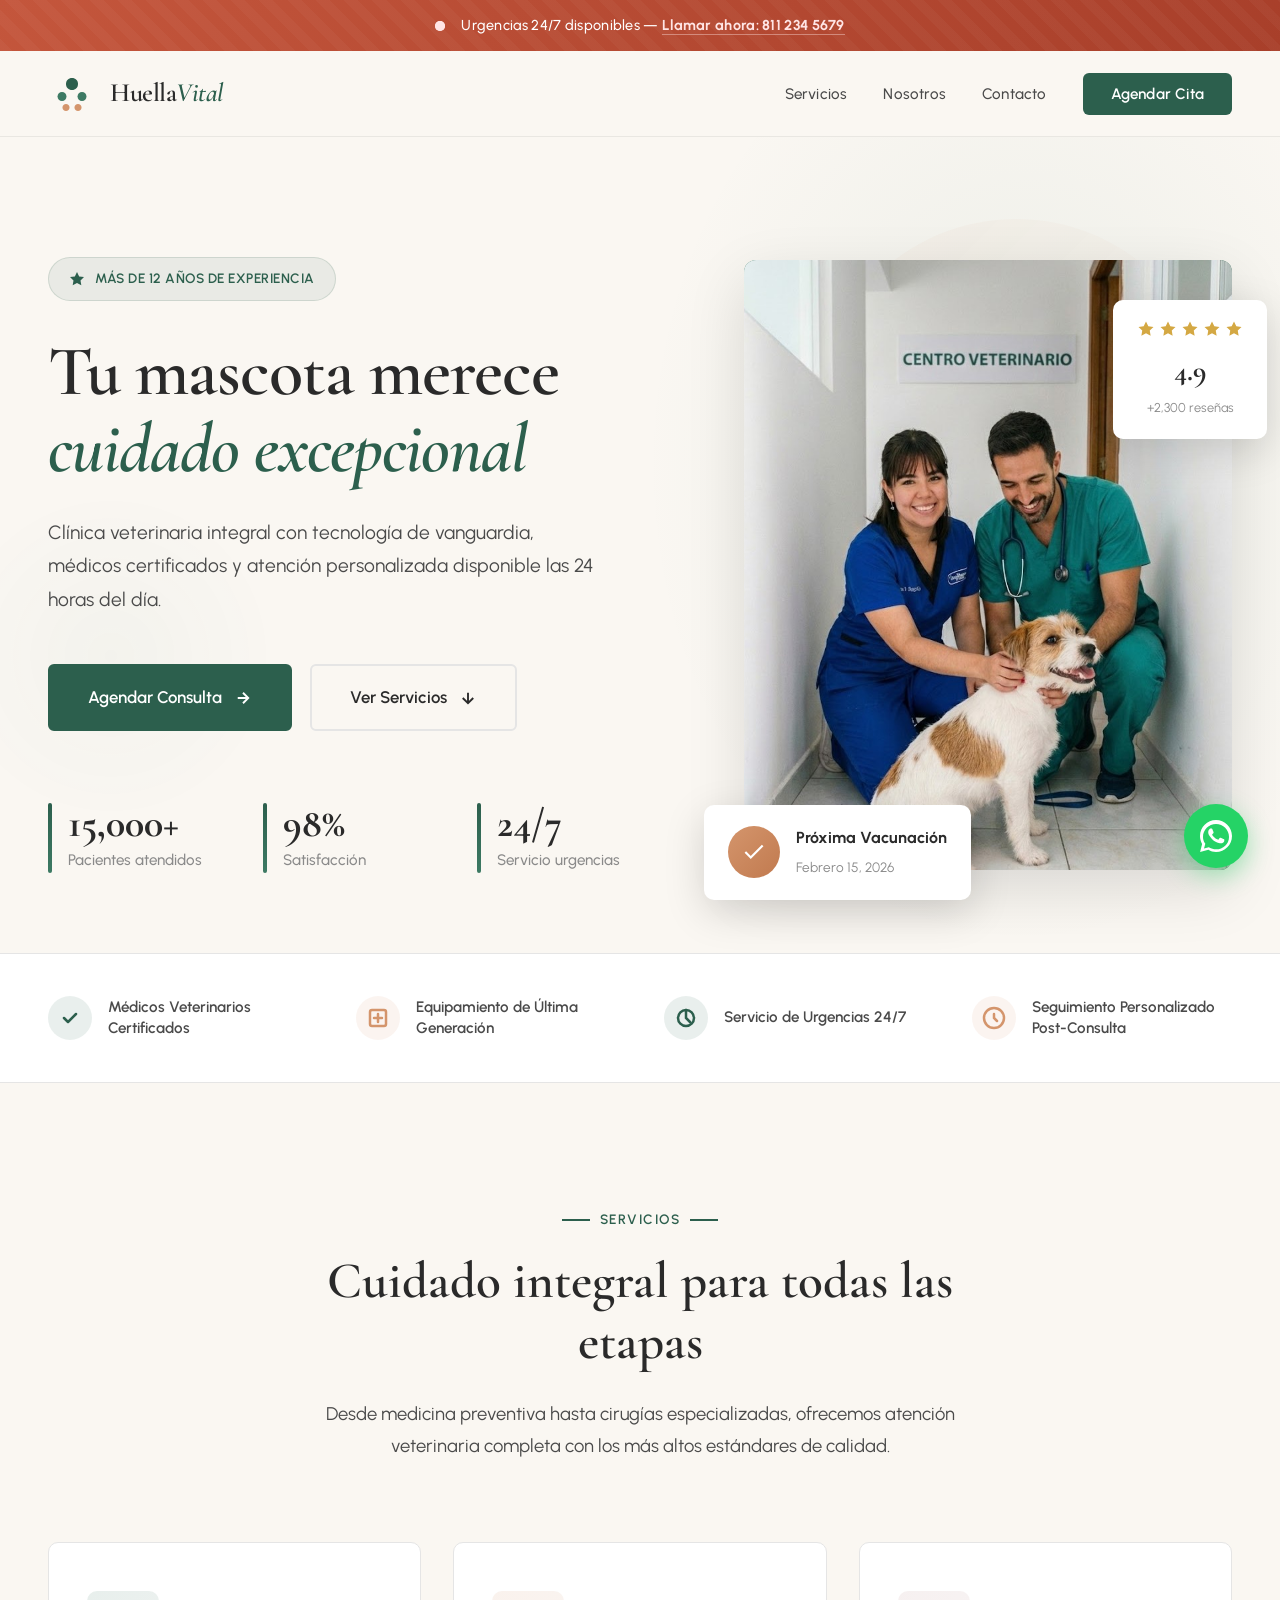
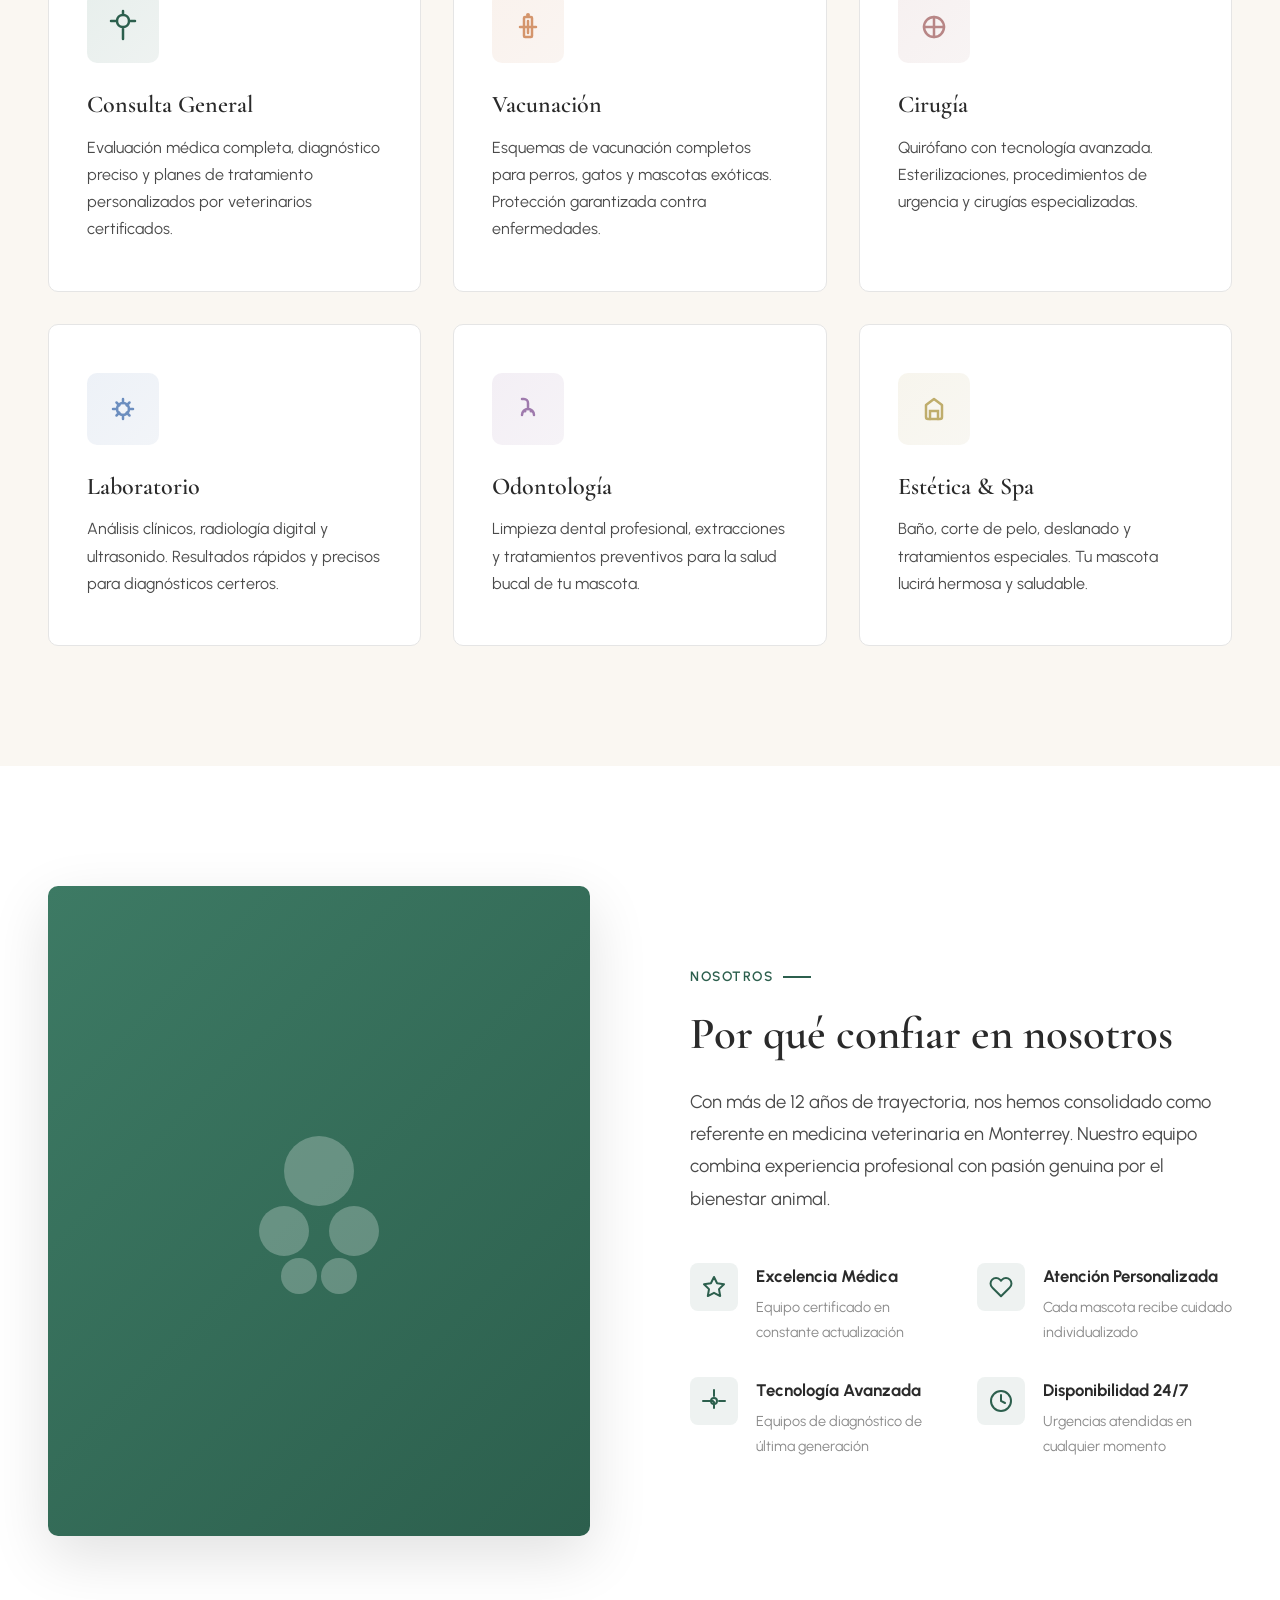
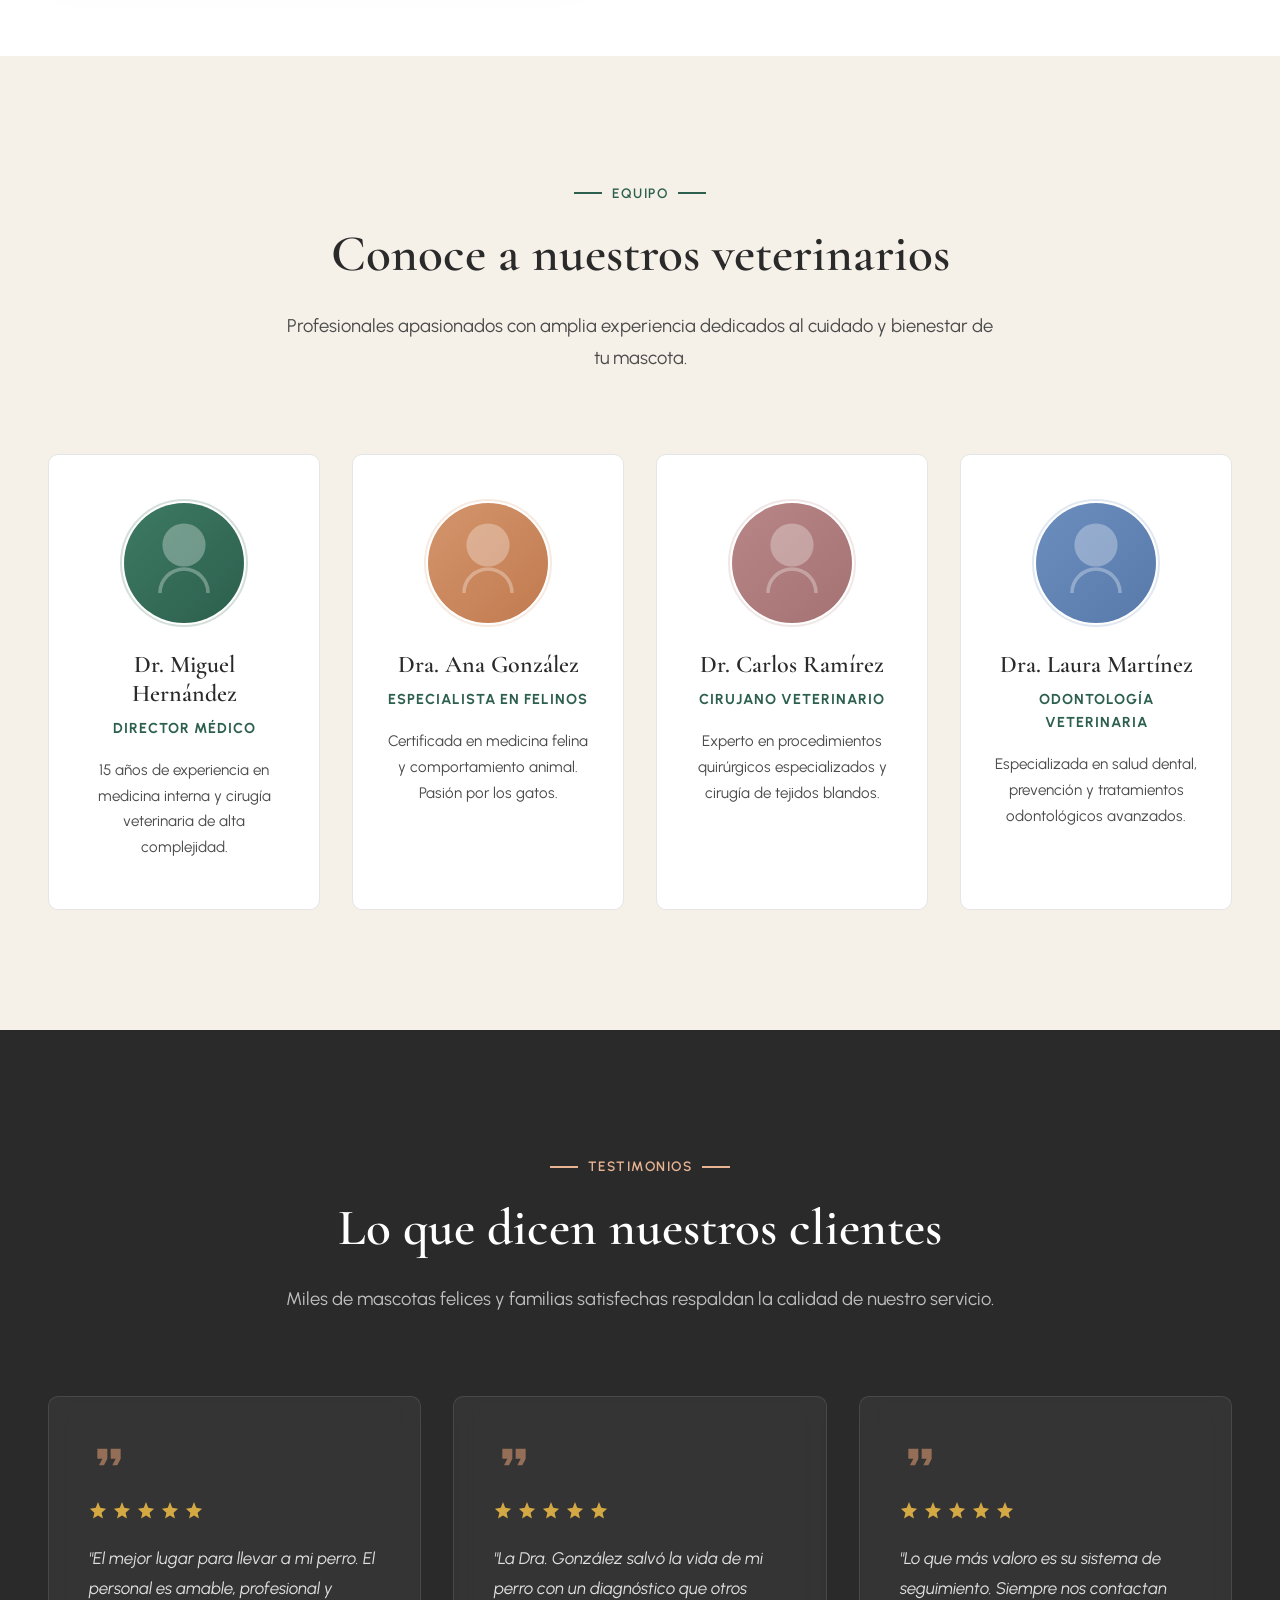
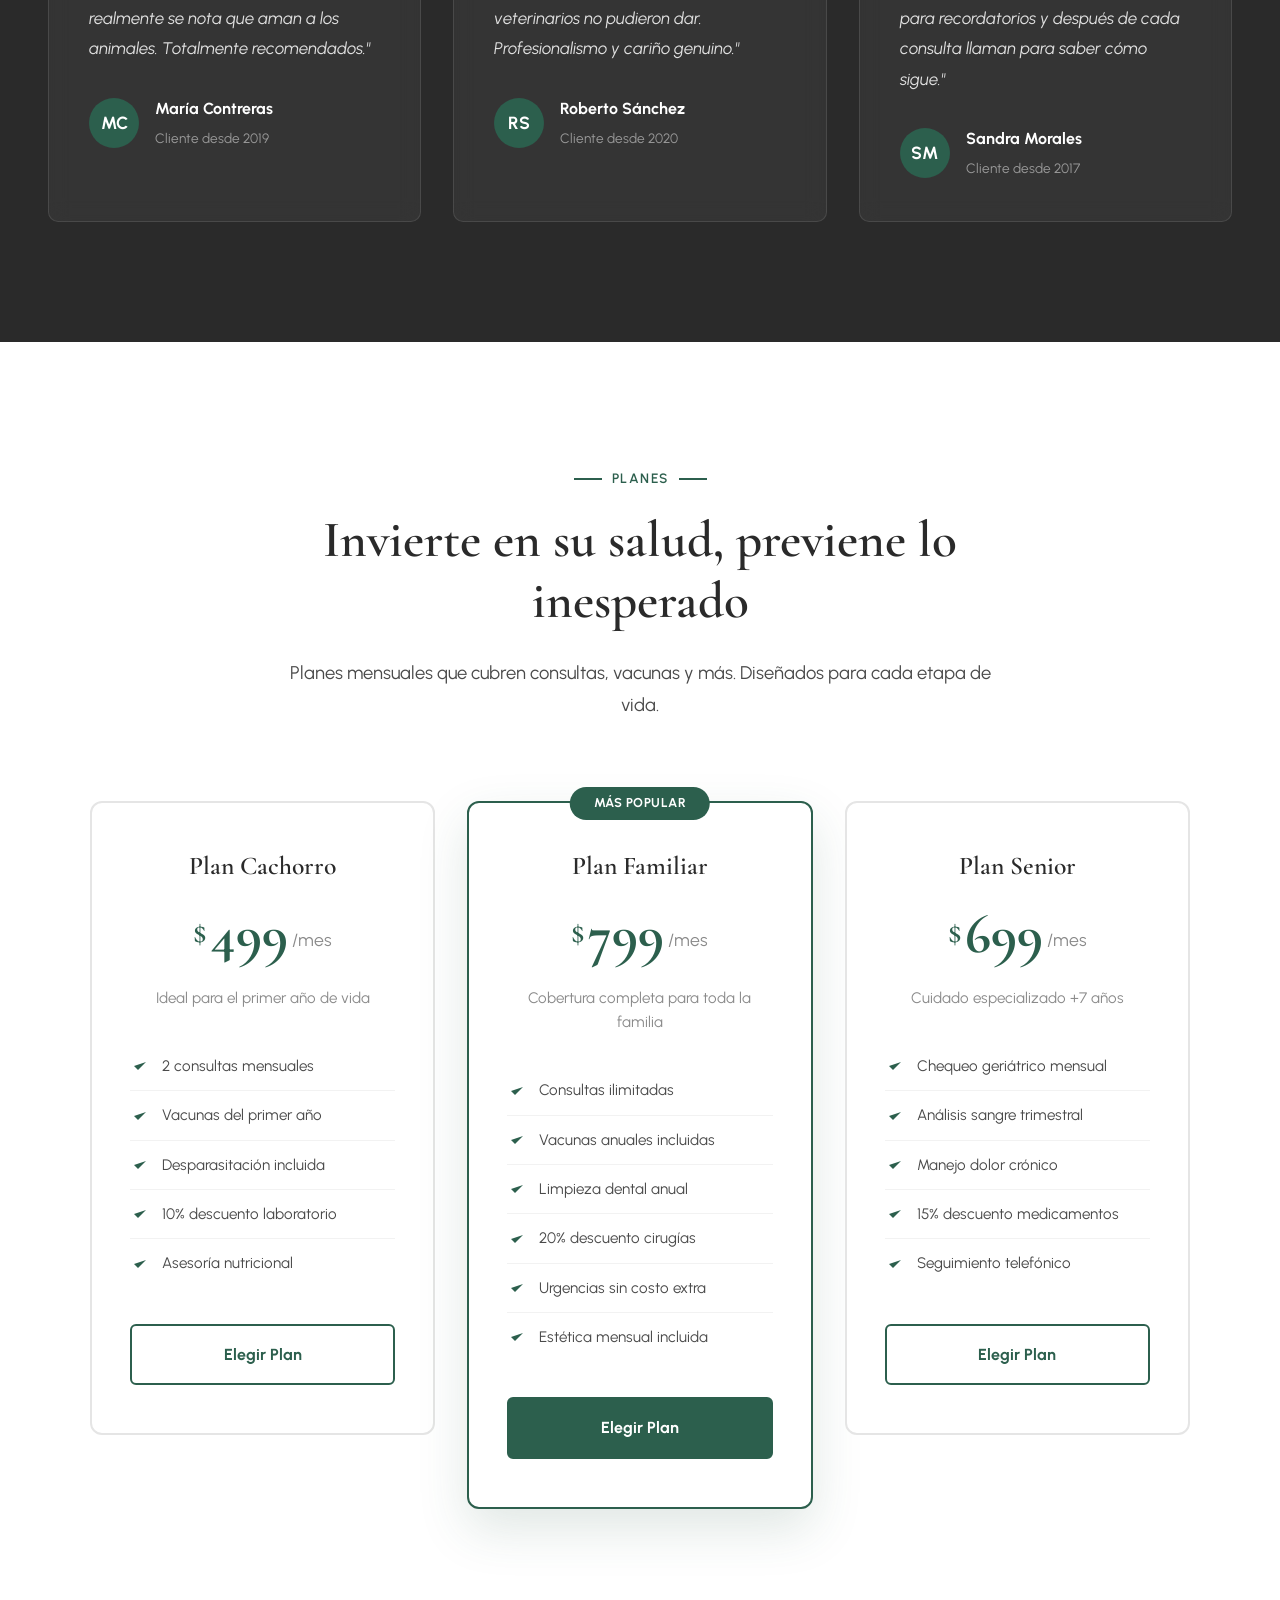
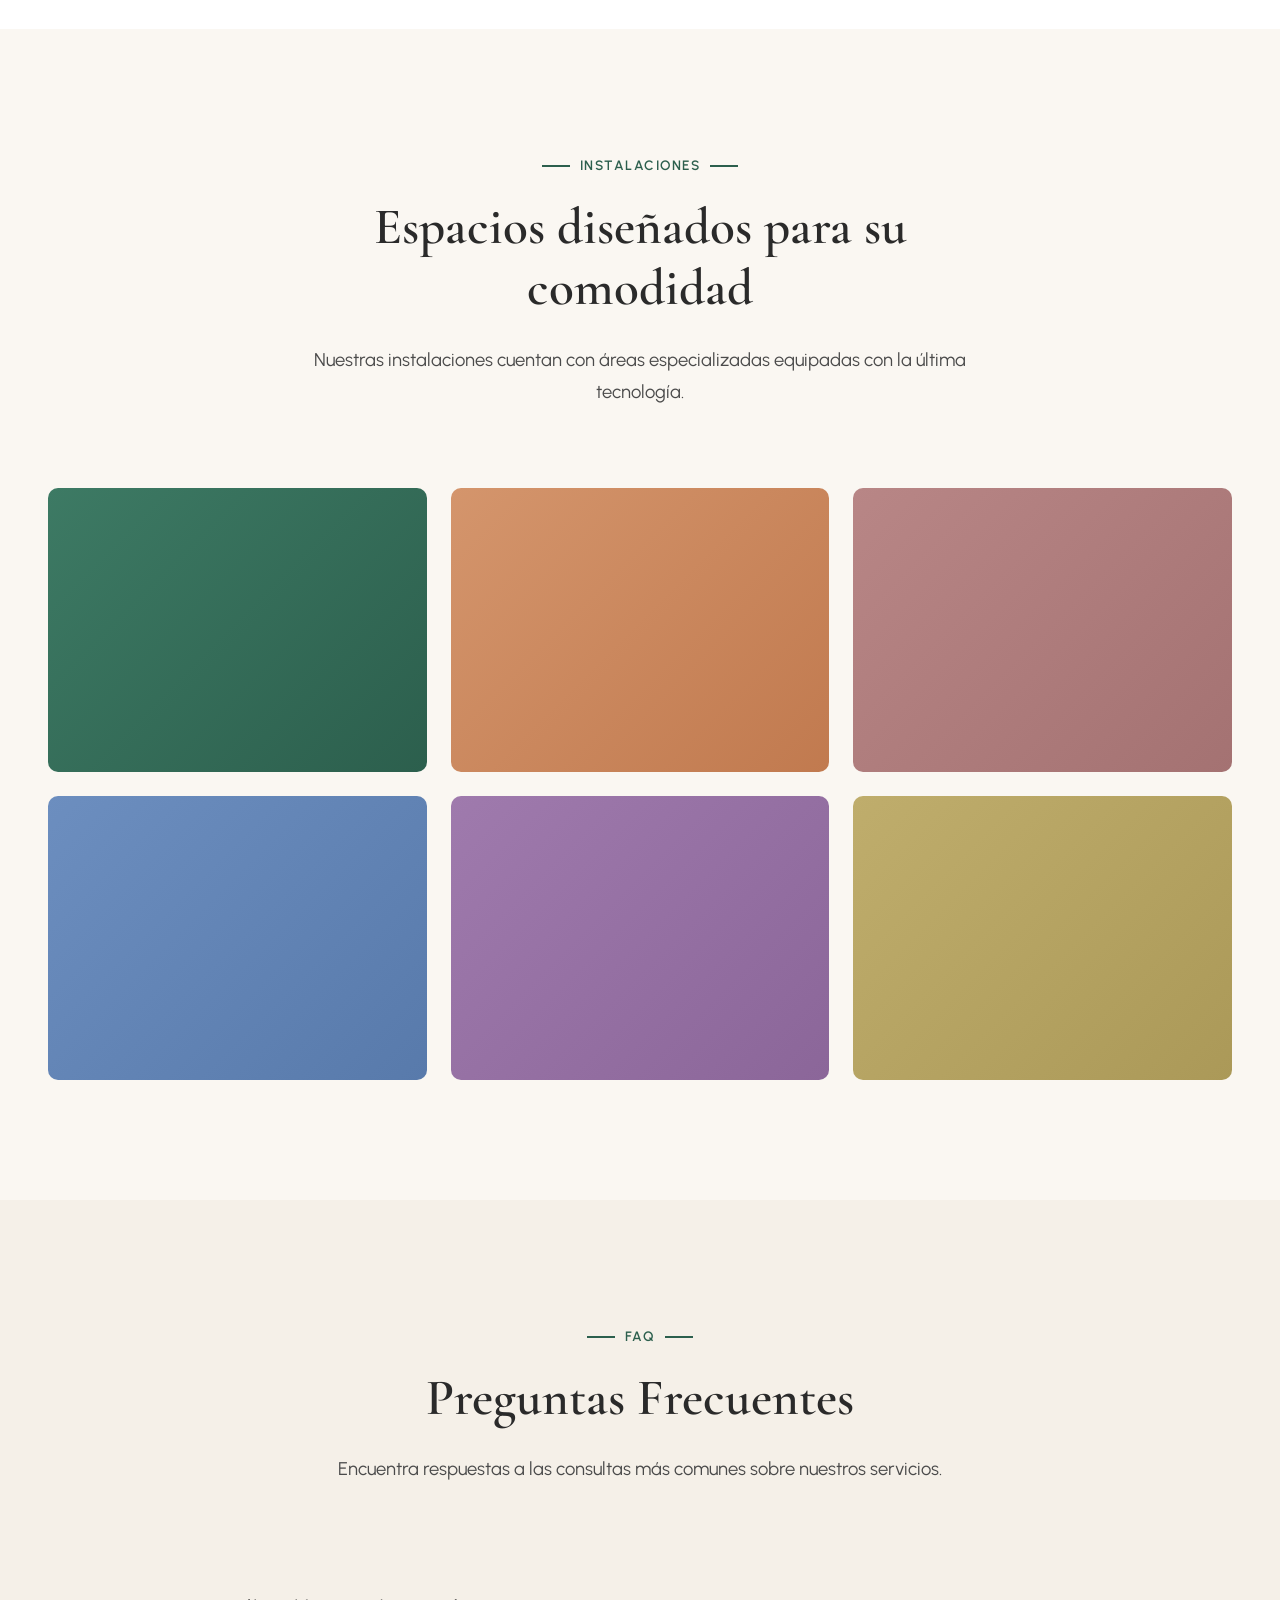
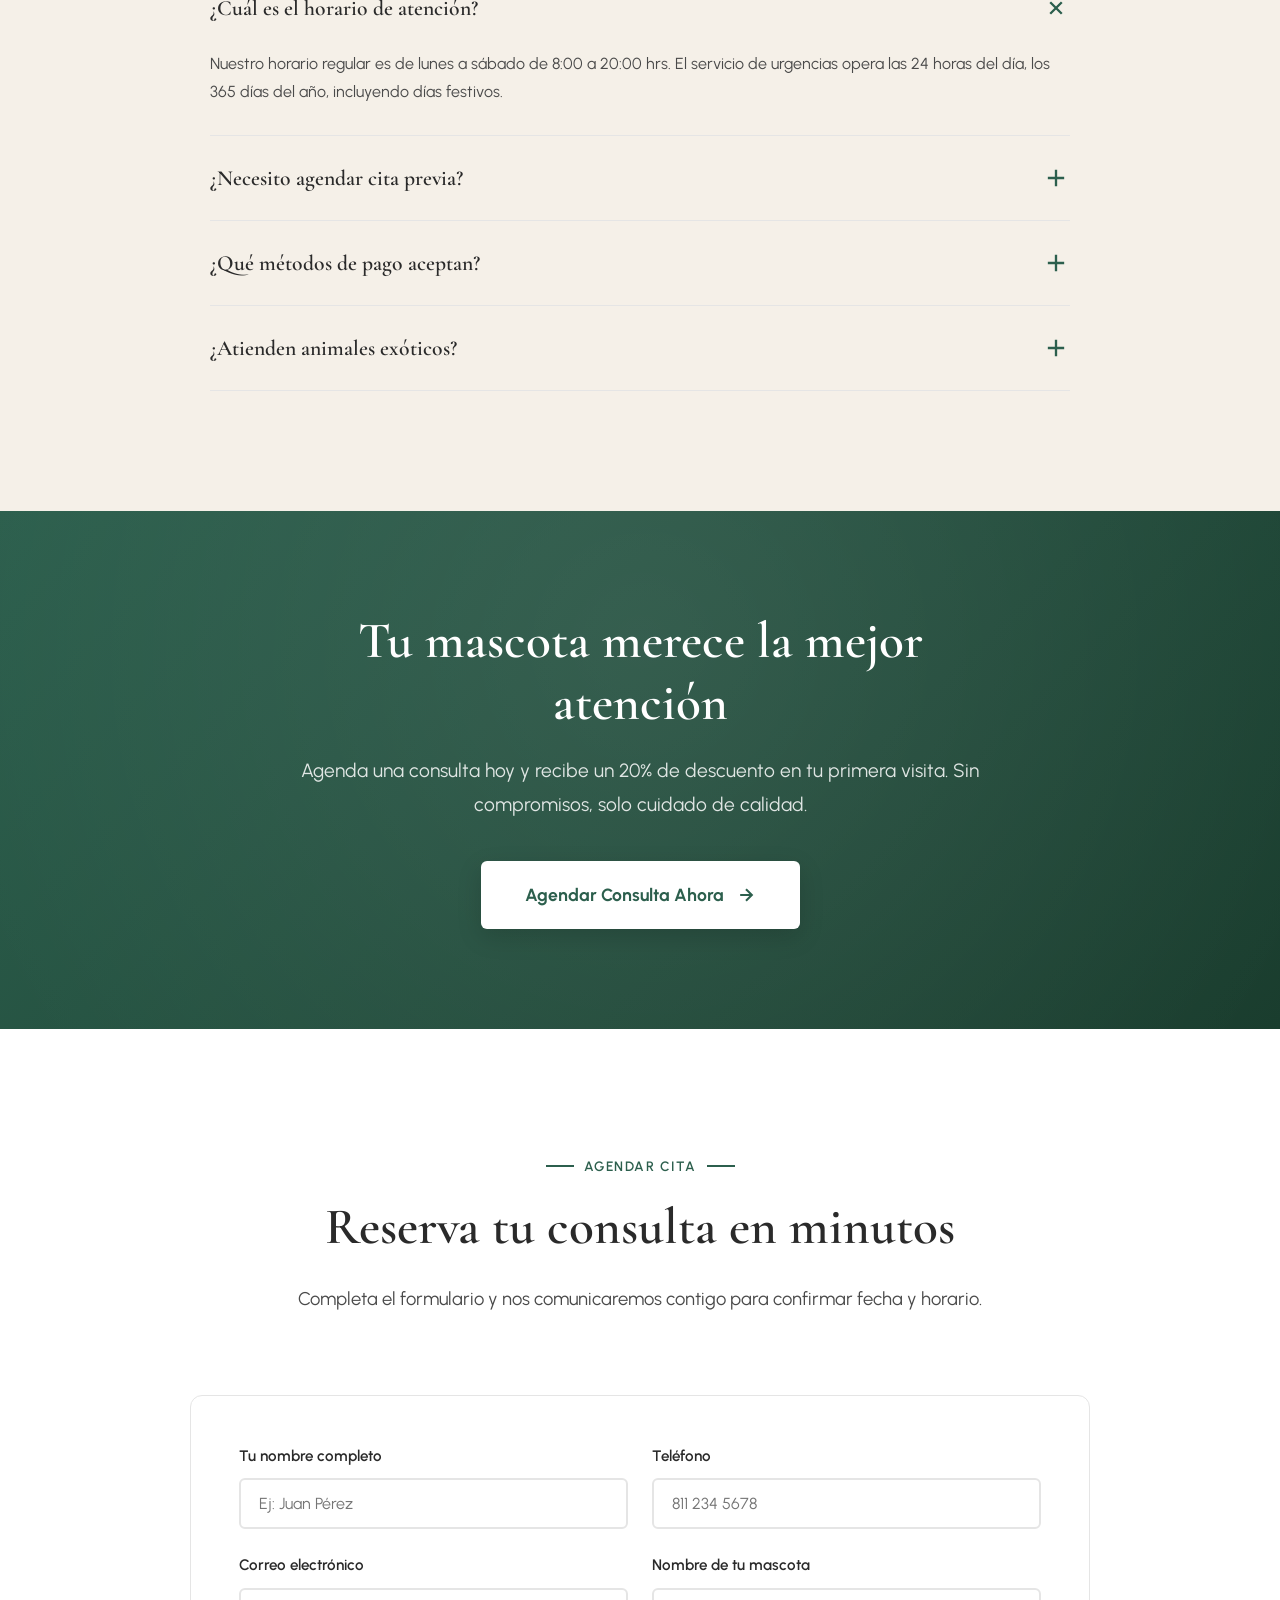
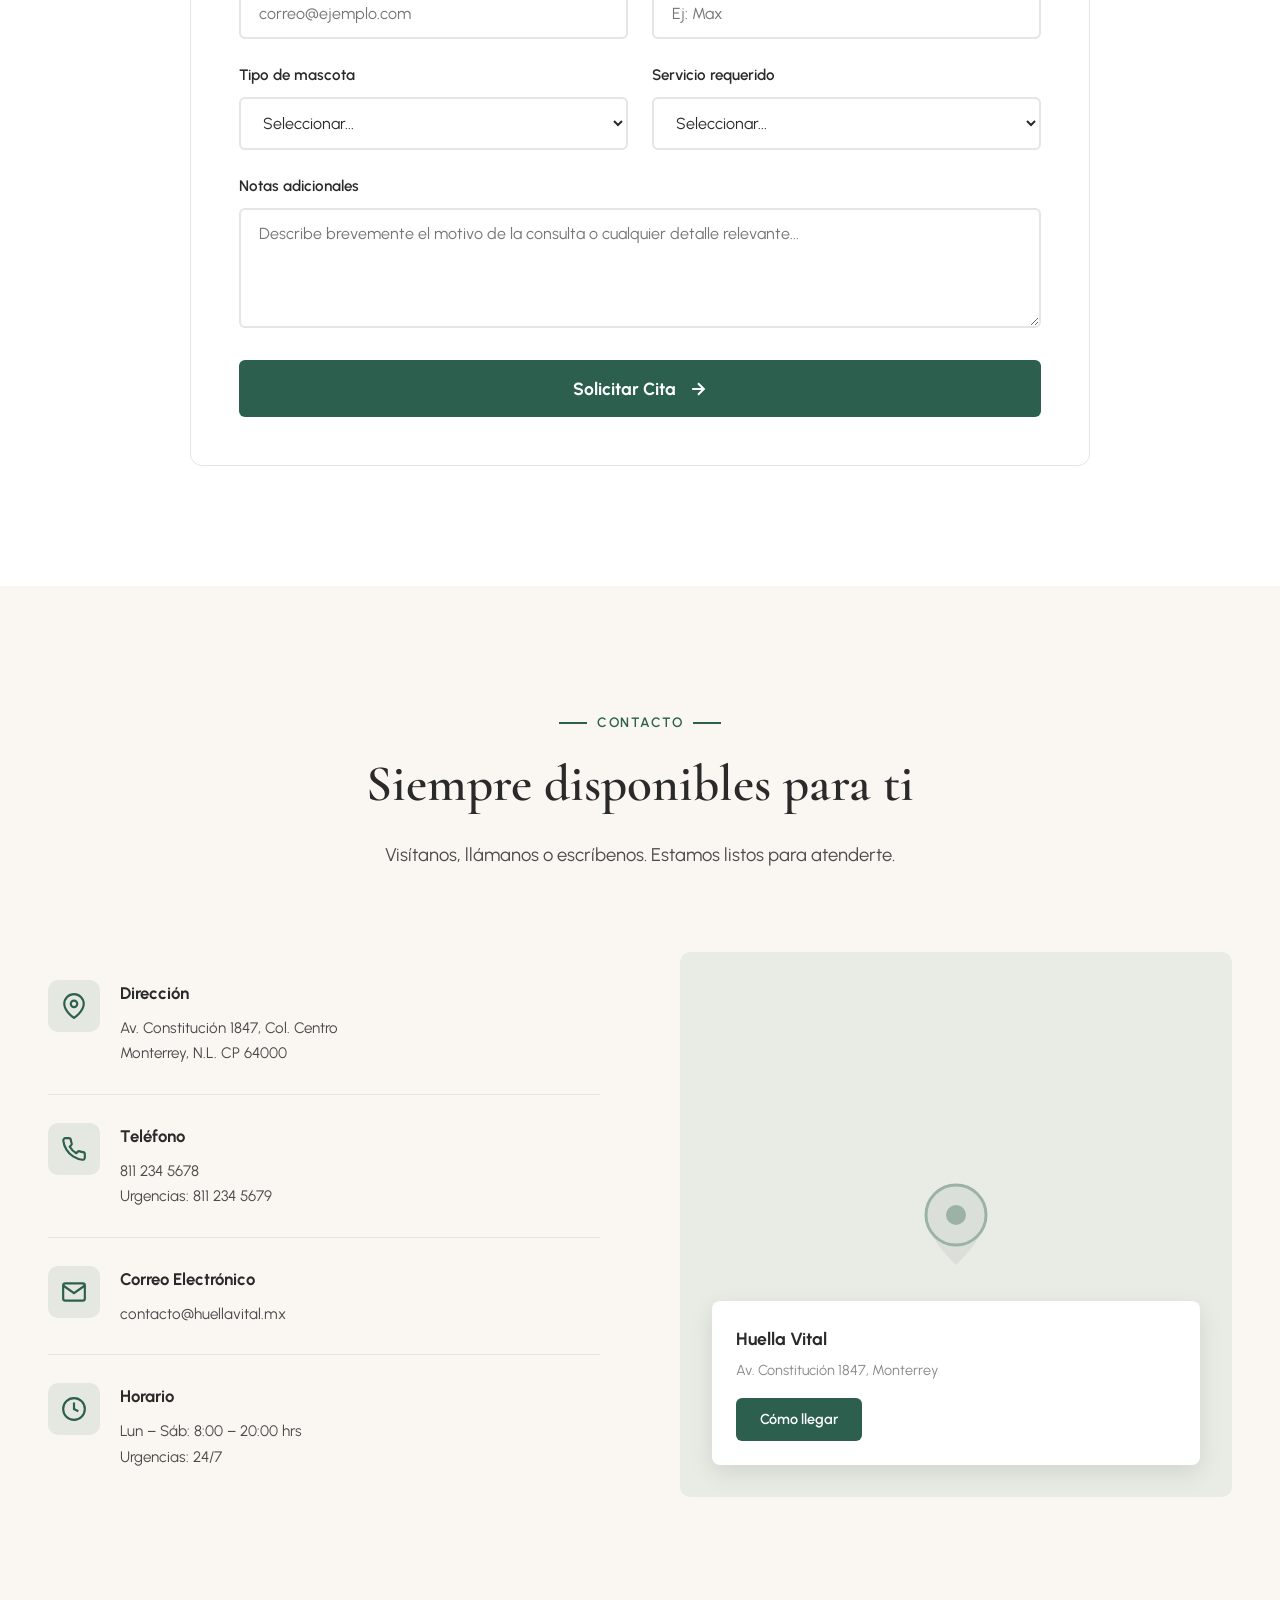
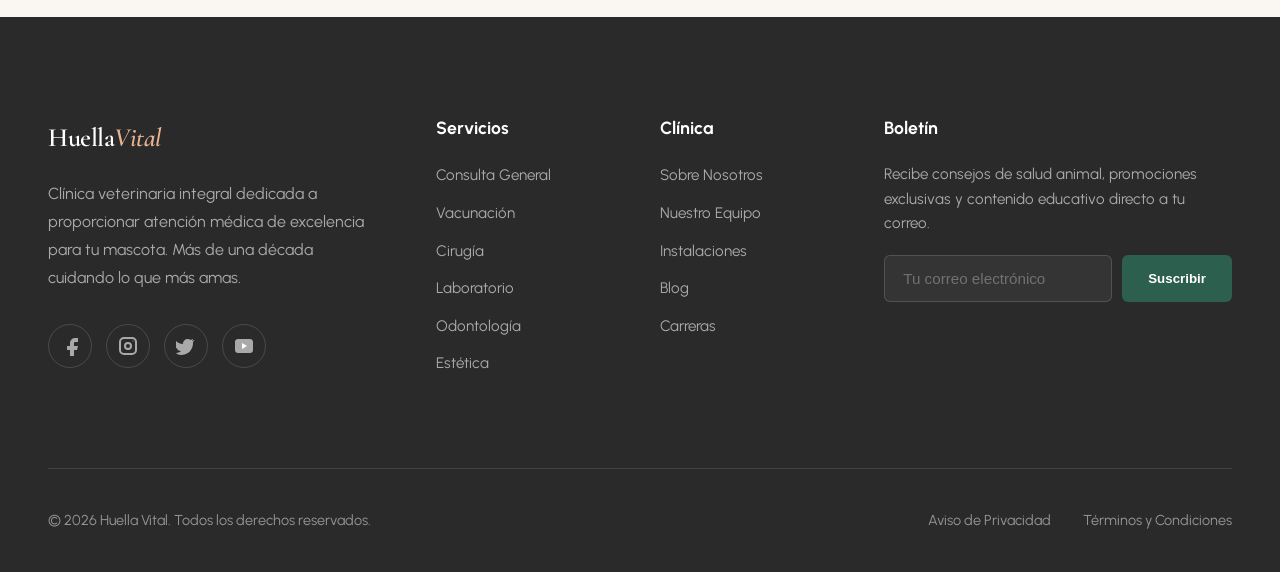
==== commit c562fac7: "Se agregan imagenes" ====
--- a/index.html
+++ b/index.html
@@ -465,13 +465,24 @@
   box-shadow: 0 20px 60px rgba(0, 0, 0, 0.12);
 }
 
+.hero-image {
+  width: 100%;
+  height: 100%;
+  object-fit: cover;
+  display: block;
+}
+
 .hero-image-placeholder {
+  position: absolute;
+  top: 0;
+  left: 0;
   width: 100%;
   height: 100%;
   background: linear-gradient(135deg, #3D7A64 0%, #2C5F4D 100%);
   display: flex;
   align-items: center;
   justify-content: center;
+  z-index: -1;
 }
 
 .placeholder-icon {
@@ -2071,6 +2082,7 @@
       </div>
       <div class="hero-visual">
         <div class="hero-image-container">
+          <img src = img/1vet.jpg alt="Veterinaria" class="hero-image">
           <div class="hero-image-placeholder">
             <svg class="placeholder-icon" viewBox="0 0 180 180" fill="none" xmlns="http://www.w3.org/2000/svg">
               <circle cx="90" cy="50" r="30" fill="white" opacity="0.3"/>
@@ -2948,8 +2960,8 @@
 
 // Intersection Observer for fade-in animations
 const observerOptions = {
-  threshold: 0.1,
-  rootMargin: '0px 0px -50px 0px'
+  threshold: 0.05,
+  rootMargin: '0px 0px 100px 0px'
 };
 
 const observer = new IntersectionObserver((entries) => {
@@ -2964,8 +2976,8 @@
 // Observe service cards and other elements
 document.querySelectorAll('.service-card, .feature-item, .trust-item, .team-card, .testimonial-card, .pricing-card, .gallery-item').forEach((el, index) => {
   el.style.opacity = '0';
-  el.style.transform = 'translateY(30px)';
-  el.style.transition = `opacity 0.6s ease ${index * 0.1}s, transform 0.6s ease ${index * 0.1}s`;
+  el.style.transform = 'translateY(20px)';
+  el.style.transition = `opacity 0.5s ease ${index * 0.04}s, transform 0.6s ease ${index * 0.1}s`;
   observer.observe(el);
 });
 </script>
